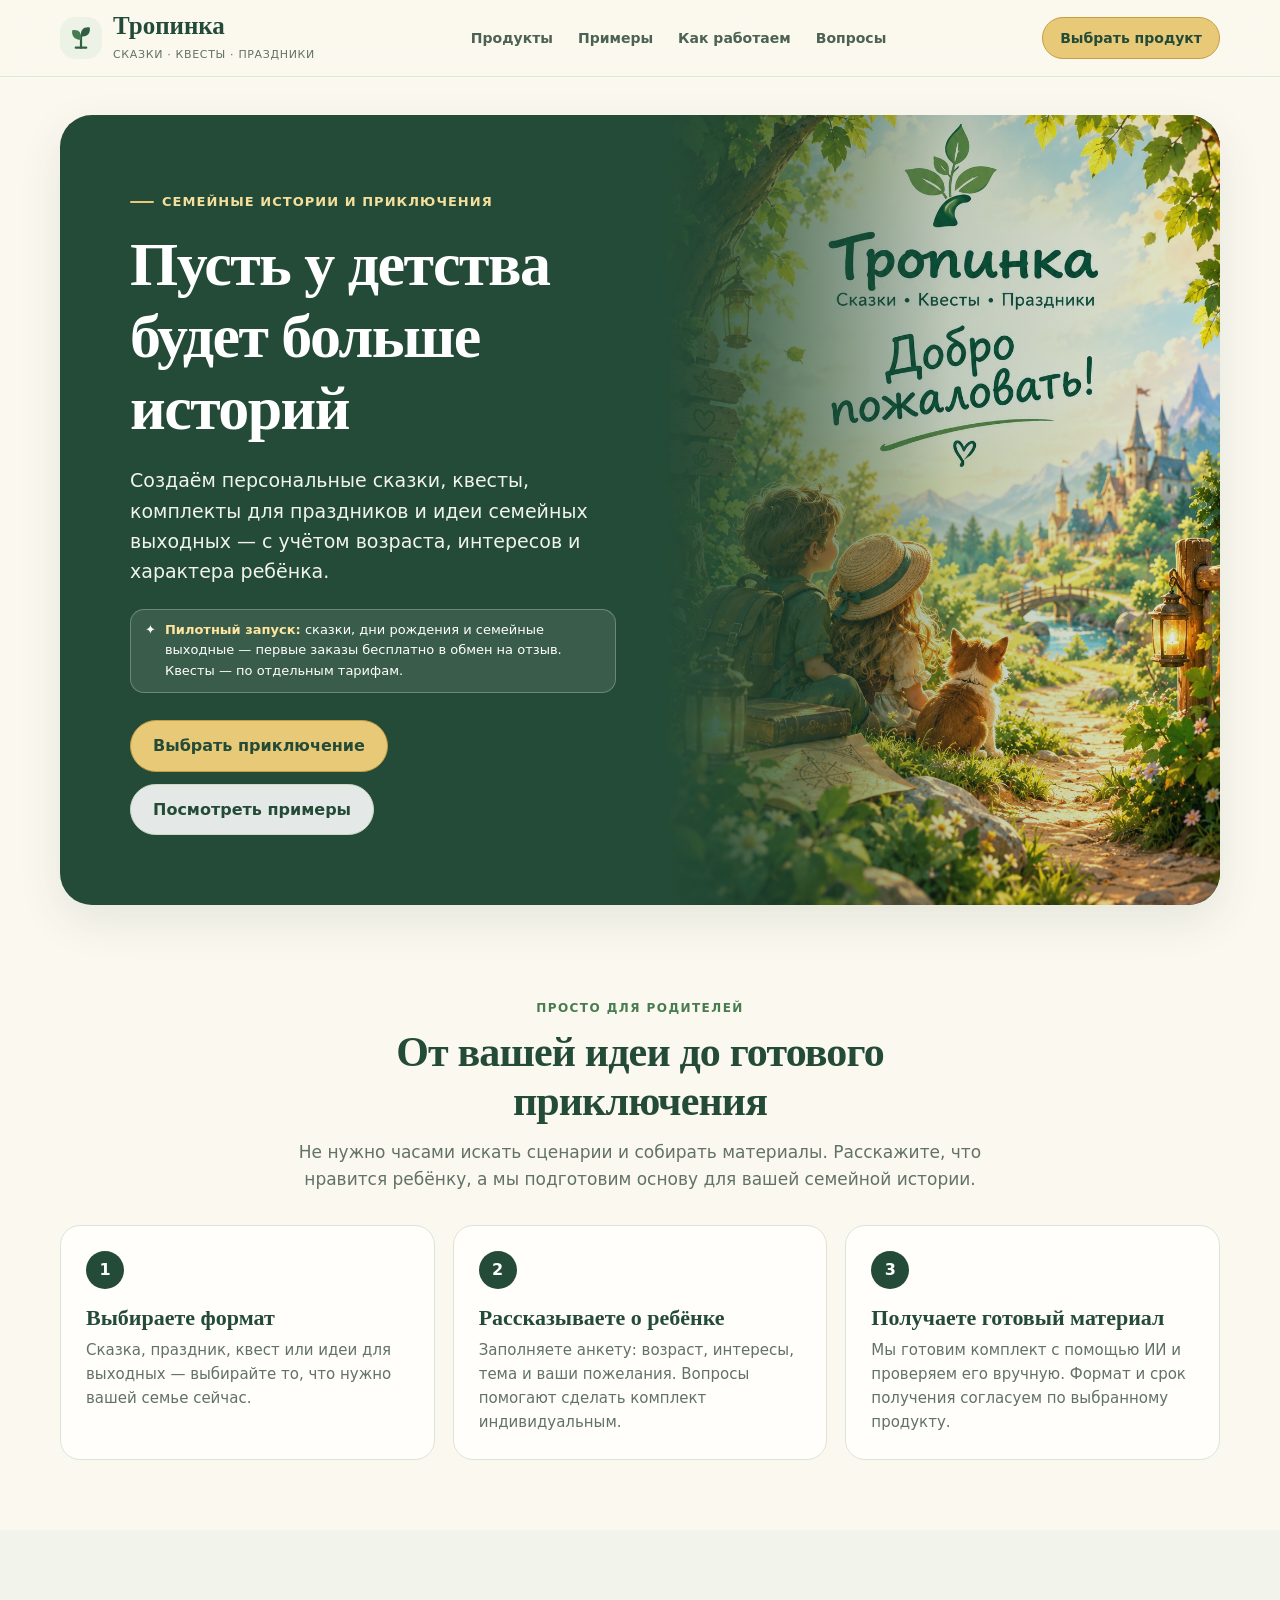
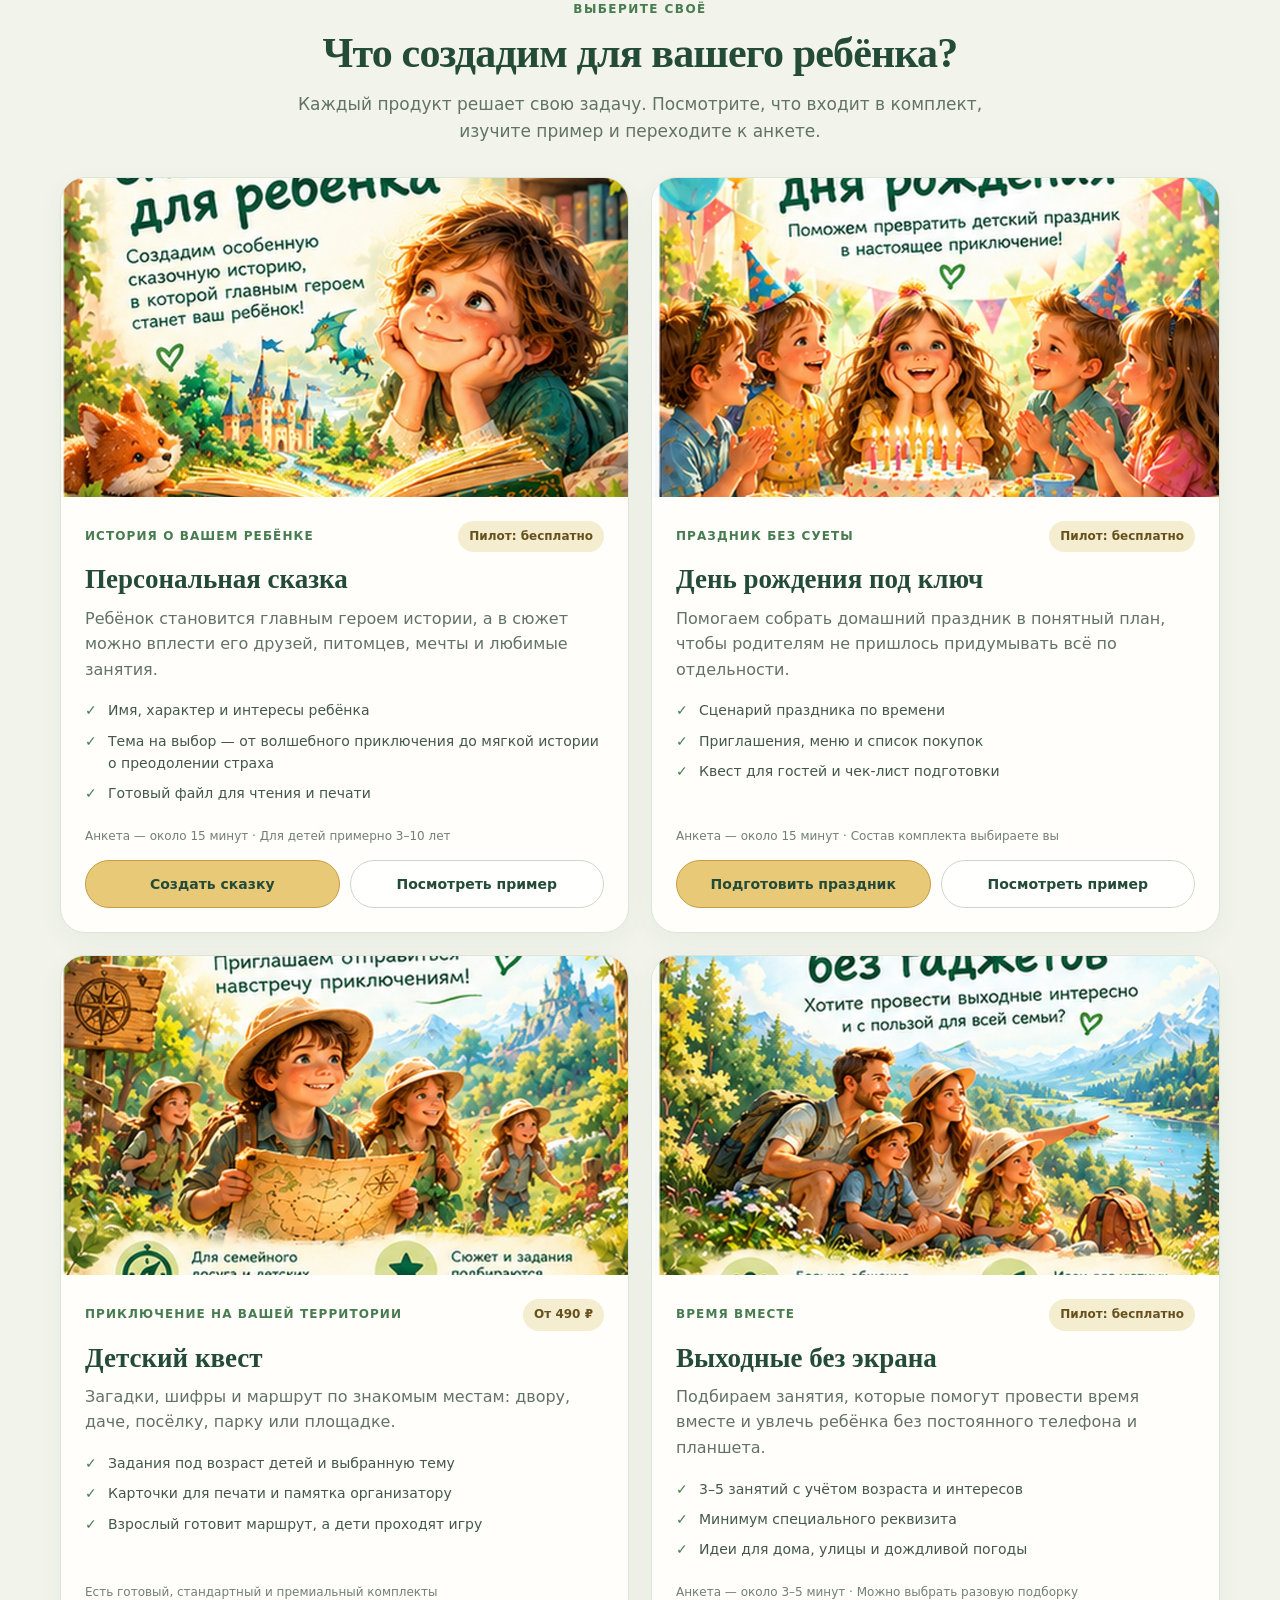
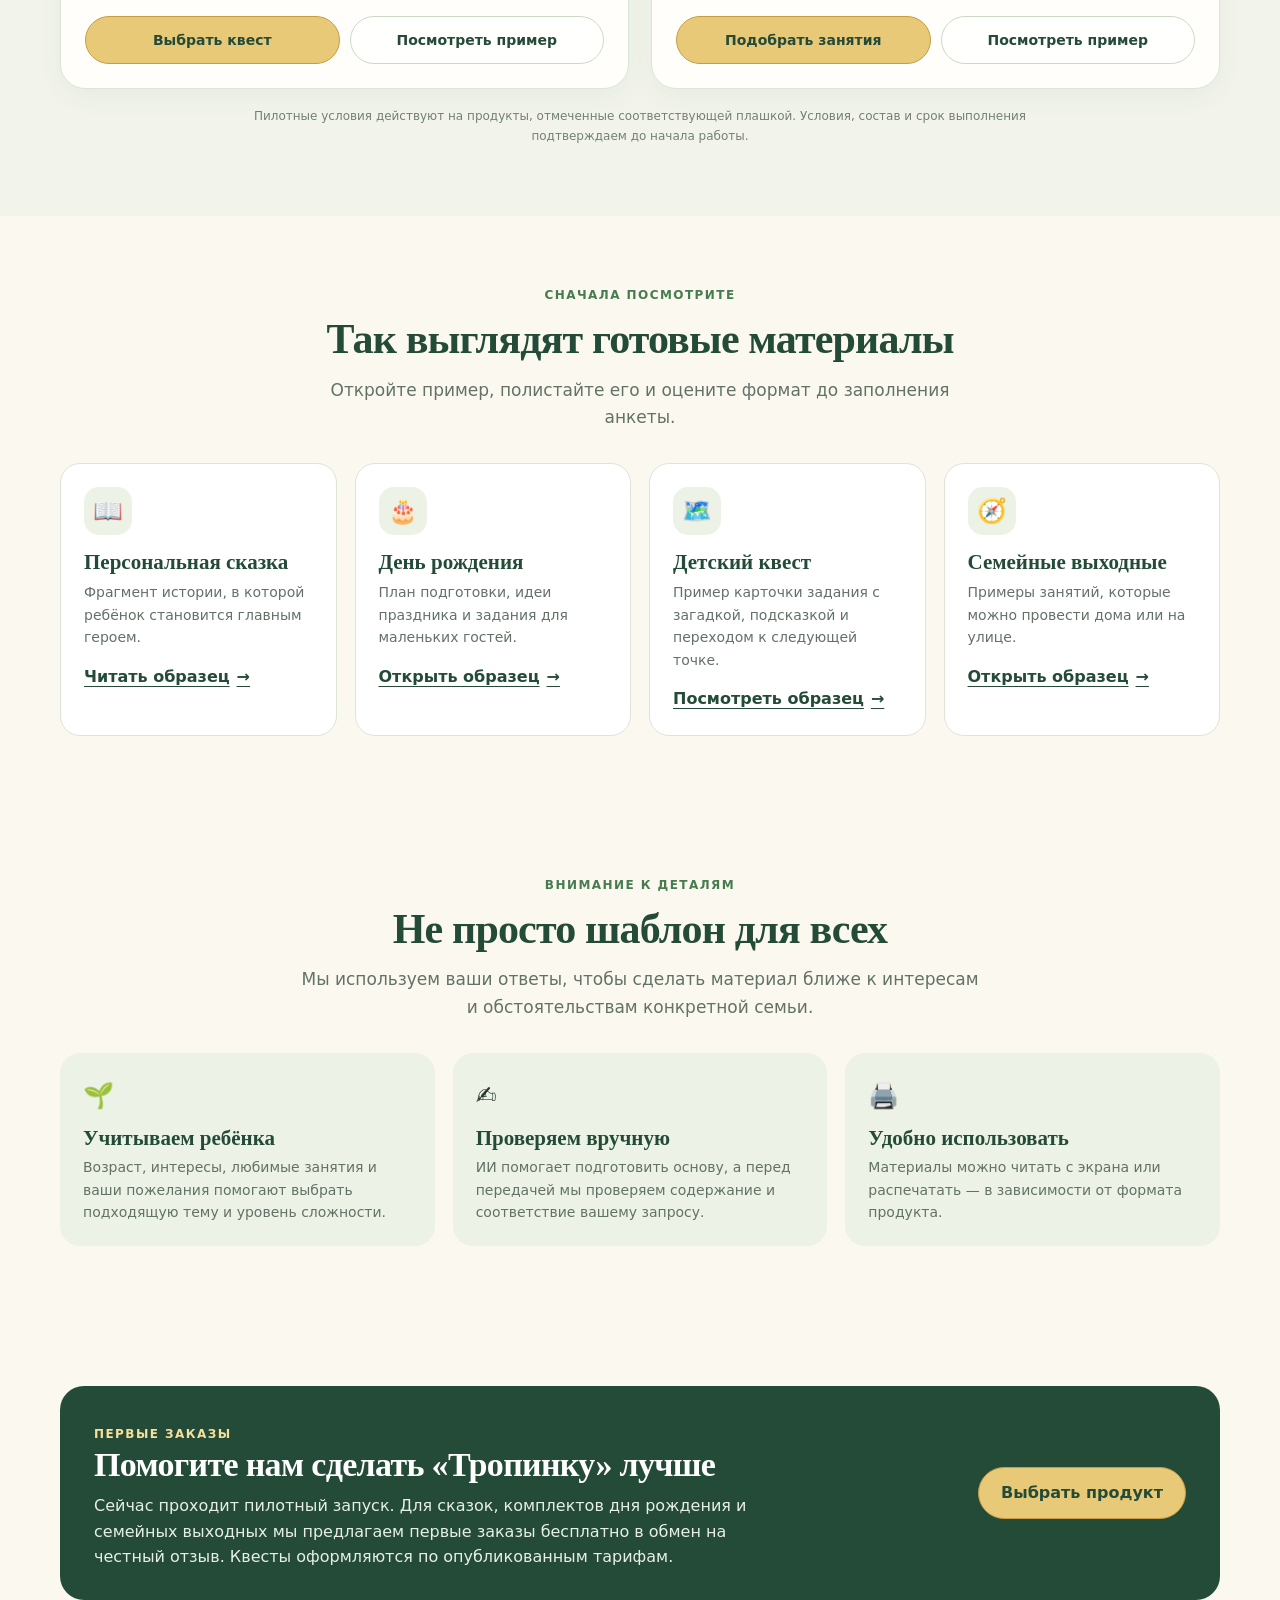
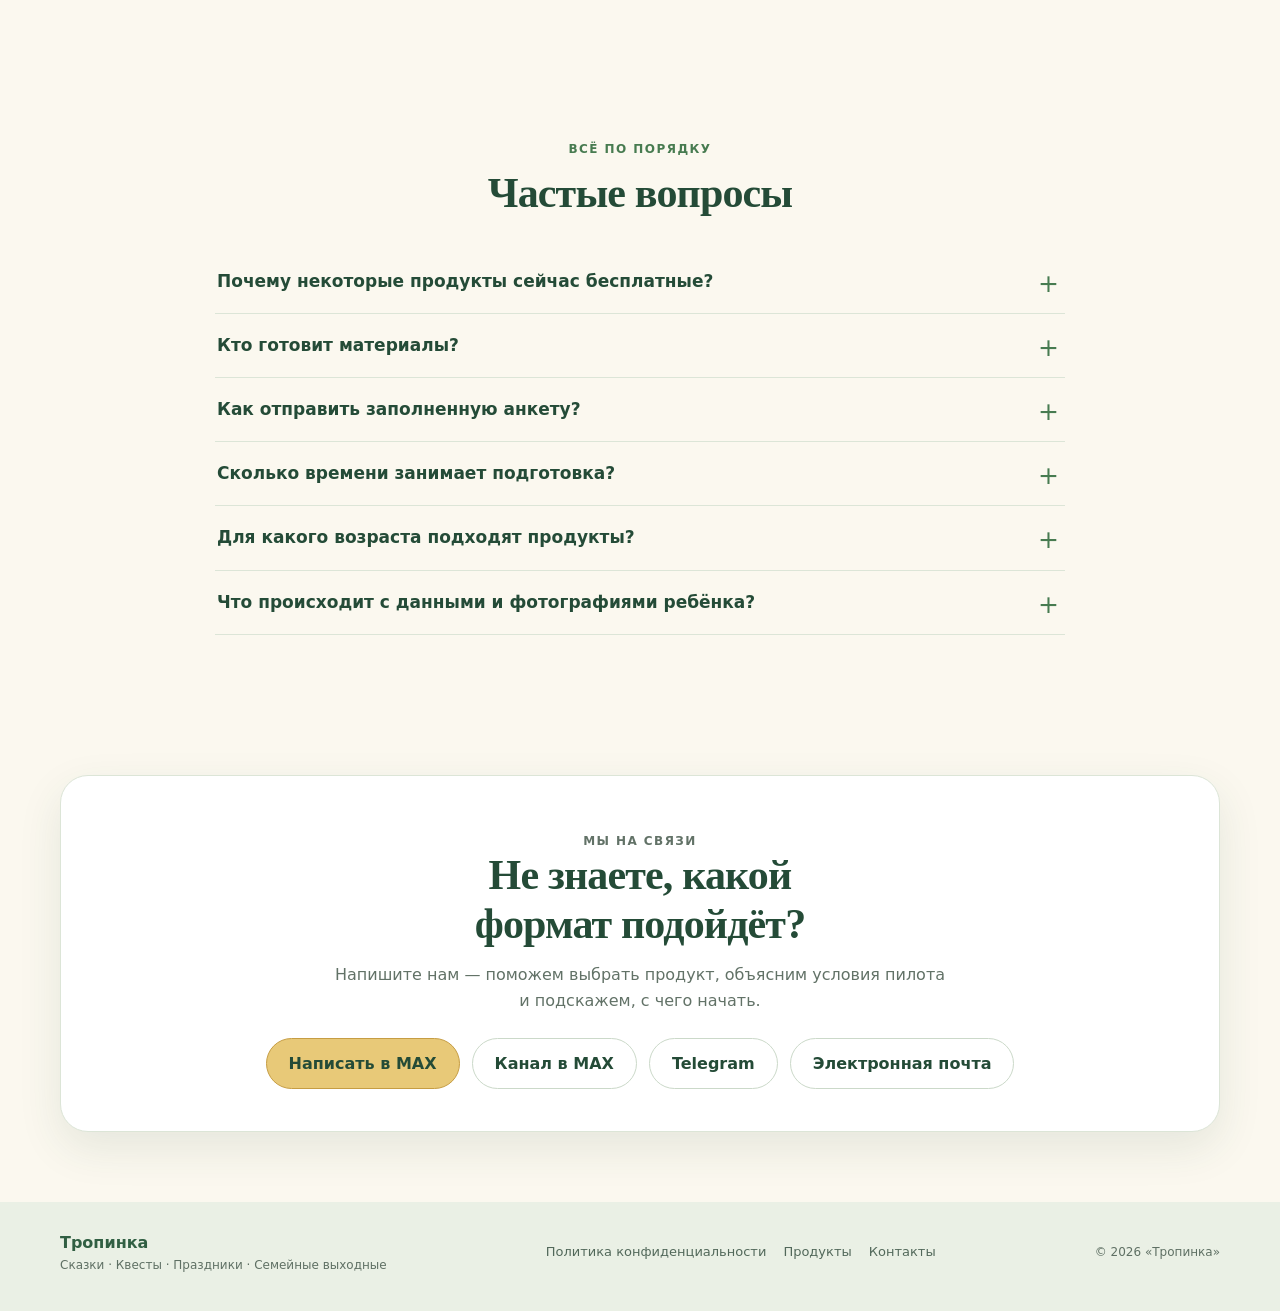
==== index.html @ a642e8d2 "Improve product image readability and add matching quest sample link" ====
<!doctype html>
<html lang="ru">
<head>
  <meta charset="utf-8">
  <meta name="viewport" content="width=device-width, initial-scale=1">
  <meta name="theme-color" content="#244b37">
  <meta name="description" content="Персональные сказки, детские квесты, комплекты для дня рождения и идеи семейных выходных. Создаём материалы с учётом возраста и интересов ребёнка.">
  <meta name="robots" content="index,follow">
  <link rel="canonical" href="https://tropinka-kids.ru/">
  <link rel="icon" href="favicon.svg" type="image/svg+xml">
  <meta property="og:type" content="website">
  <meta property="og:title" content="Тропинка — сказки, квесты и семейные приключения">
  <meta property="og:description" content="Истории и приключения, созданные с учётом возраста, интересов и характера ребёнка.">
  <meta property="og:url" content="https://tropinka-kids.ru/">
  <meta property="og:image" content="https://tropinka-kids.ru/images/tropinka-hero.jpg">
  <title>Тропинка — персональные сказки, квесты и семейные выходные</title>
  <style>
    :root {
      --forest:#244b37;
      --forest-2:#315f43;
      --leaf:#477b50;
      --gold:#e8c978;
      --gold-dark:#c69d43;
      --cream:#fbf8ef;
      --paper:#fffefa;
      --mist:#edf2e6;
      --ink:#24372c;
      --muted:#627267;
      --line:#dce5d7;
      --shadow:0 16px 44px rgba(36,75,55,.10);
      --radius:24px;
      --content:1160px;
    }
    *{box-sizing:border-box}
    html{scroll-behavior:smooth;scroll-padding-top:90px}
    body{margin:0;background:var(--cream);color:var(--ink);font-family:Nunito,"Trebuchet MS","Segoe UI",system-ui,-apple-system,sans-serif;line-height:1.6}
    a{color:inherit}
    img{max-width:100%;display:block}
    button,a{-webkit-tap-highlight-color:transparent}
    a:focus-visible,button:focus-visible,summary:focus-visible{outline:3px solid var(--gold-dark);outline-offset:4px}
    .skip-link{position:absolute;left:12px;top:-60px;z-index:1000;background:#fff;padding:10px 14px;border-radius:10px}
    .skip-link:focus{top:12px}
    .container{width:min(var(--content),calc(100% - 40px));margin-inline:auto}
    .site-header{position:sticky;top:0;z-index:50;background:rgba(251,248,239,.94);backdrop-filter:blur(12px);border-bottom:1px solid rgba(220,229,215,.9)}
    .header-inner{min-height:76px;display:flex;align-items:center;justify-content:space-between;gap:24px}
    .brand{display:inline-flex;align-items:center;gap:11px;text-decoration:none;flex-shrink:0}
    .brand-mark{width:42px;height:42px;display:grid;place-items:center;background:var(--mist);border-radius:15px}
    .brand-mark svg{width:28px;height:28px}
    .brand-name{font-family:Georgia,"Times New Roman",serif;font-size:25px;font-weight:700;line-height:1;color:var(--forest)}
    .brand-caption{display:block;font-size:11px;letter-spacing:.06em;color:var(--muted);margin-top:4px}
    .main-nav{display:flex;align-items:center;gap:25px}
    .main-nav a{text-decoration:none;font-size:14px;font-weight:700;color:#4c6254}
    .main-nav a:hover{color:var(--forest);text-decoration:underline;text-underline-offset:5px}
    .button{display:inline-flex;align-items:center;justify-content:center;gap:8px;min-height:48px;padding:12px 22px;border:1px solid var(--gold-dark);border-radius:999px;background:var(--gold);color:var(--forest);font:inherit;font-weight:800;text-align:center;text-decoration:none;cursor:pointer;transition:transform .18s ease,background .18s ease,box-shadow .18s ease}
    .button:hover{background:#f1d995;transform:translateY(-1px);box-shadow:0 8px 20px rgba(36,75,55,.12)}
    .button-secondary{background:rgba(255,255,255,.88);border-color:#cbd9c9;color:var(--forest)}
    .button-secondary:hover{background:#fff}
    .button-small{min-height:42px;padding:9px 17px;font-size:14px}
    .hero{padding:38px 0 24px}
    .hero-panel{position:relative;overflow:hidden;display:grid;grid-template-columns:1.08fr .92fr;align-items:center;min-height:490px;border-radius:32px;background:var(--forest);color:#fff;box-shadow:var(--shadow)}
    .hero-copy{position:relative;z-index:2;padding:clamp(32px,6vw,70px);max-width:690px}
    .eyebrow{display:inline-flex;align-items:center;gap:8px;margin:0 0 17px;color:#f5df9c;font-size:13px;font-weight:800;letter-spacing:.08em;text-transform:uppercase}
    .eyebrow:before{content:"";width:24px;height:2px;background:var(--gold);border-radius:2px}
    h1,h2,h3{font-family:Georgia,"Times New Roman",serif;line-height:1.16}
    h1{margin:0;max-width:15ch;font-size:clamp(36px,5.2vw,62px);letter-spacing:-.025em;color:#fff}
    .hero-lead{max-width:54ch;margin:20px 0 0;color:#f0f4ec;font-size:clamp(16px,1.8vw,19px)}
    .hero-note{display:inline-flex;align-items:flex-start;gap:9px;margin:22px 0 0;padding:10px 14px;border:1px solid rgba(255,255,255,.25);border-radius:14px;background:rgba(255,255,255,.10);font-size:13px;color:#fff}
    .hero-note strong{color:#ffe6a0}
    .hero-actions{display:flex;flex-wrap:wrap;gap:12px;margin-top:27px}
    .hero-art{position:absolute;right:0;top:0;bottom:0;width:48%;overflow:hidden}
    .hero-art:before{content:"";position:absolute;inset:0;z-index:1;background:linear-gradient(90deg,var(--forest) 0%,rgba(36,75,55,.22) 52%,rgba(36,75,55,.02) 100%)}
    .hero-art img{width:100%;height:100%;object-fit:cover;object-position:center 82%;opacity:.92}
    .hero-spark{position:absolute;z-index:2;right:10%;top:12%;width:10px;height:10px;border-radius:50%;background:var(--gold);box-shadow:0 0 0 8px rgba(232,201,120,.14),0 0 28px rgba(232,201,120,.8)}
    .section{padding:70px 0}
    .section-heading{max-width:720px;margin:0 auto 32px;text-align:center}
    .section-kicker{margin:0 0 10px;color:var(--leaf);font-size:12px;font-weight:900;letter-spacing:.12em;text-transform:uppercase}
    h2{margin:0;color:var(--forest);font-size:clamp(29px,4vw,42px);letter-spacing:-.02em}
    .section-lead{margin:13px auto 0;max-width:64ch;color:var(--muted);font-size:17px}
    .steps{display:grid;grid-template-columns:repeat(3,1fr);gap:18px}
    .step{padding:25px;border:1px solid var(--line);border-radius:20px;background:var(--paper)}
    .step-number{width:38px;height:38px;display:grid;place-items:center;border-radius:50%;background:var(--forest);color:#fff;font-weight:900}
    .step h3{margin:16px 0 7px;color:var(--forest);font-size:22px}
    .step p{margin:0;color:var(--muted);font-size:15px}
    .products-section{background:#f2f4eb}
    .products-grid{display:grid;grid-template-columns:repeat(2,minmax(0,1fr));gap:22px}
    .product-card{display:flex;flex-direction:column;min-width:0;overflow:hidden;border:1px solid var(--line);border-radius:25px;background:var(--paper);box-shadow:0 8px 26px rgba(36,75,55,.05)}
    .product-image{height:auto;aspect-ratio:16/9;padding:0;background:#eaf0e5;display:block;overflow:hidden}.product-image img{width:100%;height:100%;object-fit:cover;object-position:center 52%;}
    .product-image img{width:100%;height:100%;object-fit:cover;object-position:center 52%;}
    .product-content{display:flex;flex:1;flex-direction:column;padding:24px}
    .product-top{display:flex;flex-wrap:wrap;align-items:center;justify-content:space-between;gap:8px;margin-bottom:12px}
    .product-category{font-size:12px;font-weight:900;letter-spacing:.09em;text-transform:uppercase;color:var(--leaf)}
    .product-price{display:inline-flex;padding:6px 11px;border-radius:999px;background:#f5edcf;color:#66511d;font-size:12px;font-weight:900}
    .product-card h3{margin:0;color:var(--forest);font-size:27px}
    .product-description{margin:10px 0 0;color:var(--muted)}
    .product-points{display:grid;gap:8px;margin:17px 0 22px;padding:0;list-style:none}
    .product-points li{position:relative;padding-left:23px;font-size:14px;color:#43584a}
    .product-points li:before{content:"✓";position:absolute;left:0;top:0;color:var(--leaf);font-weight:900}
    .product-meta{margin:auto 0 14px;color:#718075;font-size:12px}
    .product-actions{display:grid;grid-template-columns:1fr 1fr;gap:10px}
    .product-actions .button{padding-inline:12px;font-size:14px}
    .sample-grid{display:grid;grid-template-columns:repeat(4,minmax(0,1fr));gap:18px}
    .sample-card{padding:23px;border:1px solid var(--line);border-radius:20px;background:#fff}
    .sample-icon{width:48px;height:48px;display:grid;place-items:center;border-radius:15px;background:var(--mist);font-size:24px}
    .sample-card h3{margin:15px 0 7px;color:var(--forest);font-size:21px}
    .sample-card p{margin:0 0 15px;color:var(--muted);font-size:14px}
    .text-link{display:inline-flex;align-items:center;gap:7px;color:var(--forest);font-weight:900;text-decoration-thickness:1px;text-underline-offset:4px}
    .text-link:hover{color:var(--leaf)}
    .benefits{display:grid;grid-template-columns:repeat(3,1fr);gap:18px}
    .benefit{padding:23px;border-radius:20px;background:var(--mist)}
    .benefit-icon{font-size:25px}
    .benefit h3{margin:10px 0 6px;color:var(--forest);font-size:21px}
    .benefit p{margin:0;color:var(--muted);font-size:14px}
    .pilot-panel{display:grid;grid-template-columns:1fr auto;align-items:center;gap:24px;padding:30px 34px;border-radius:24px;background:var(--forest);color:#fff}
    .pilot-panel h2{color:#fff;font-size:clamp(25px,3vw,34px)}
    .pilot-panel p{margin:9px 0 0;color:#e7efe5;max-width:65ch}
    .faq-list{max-width:850px;margin:0 auto}
    details{border-bottom:1px solid var(--line);padding:18px 2px}
    summary{position:relative;padding-right:35px;cursor:pointer;list-style:none;color:var(--forest);font-weight:900;font-size:17px}
    summary::-webkit-details-marker{display:none}
    summary:after{content:"+";position:absolute;right:4px;top:-4px;color:var(--leaf);font-size:25px;font-weight:500}
    details[open] summary:after{content:"−"}
    details p{margin:12px 0 0;color:var(--muted);font-size:15px}
    .contact-panel{padding:42px;border:1px solid var(--line);border-radius:28px;background:#fff;text-align:center;box-shadow:var(--shadow)}
    .contact-panel h2{max-width:18ch;margin:0 auto}
    .contact-panel p{max-width:60ch;margin:14px auto 0;color:var(--muted)}
    .contact-actions{display:flex;flex-wrap:wrap;justify-content:center;gap:12px;margin-top:24px}
    .site-footer{padding:28px 0 36px;background:#eaf0e5;color:#5f7064}
    .footer-inner{display:flex;align-items:center;justify-content:space-between;gap:20px}
    .footer-links{display:flex;flex-wrap:wrap;gap:17px}
    .footer-links a{font-size:13px;color:#52685a;text-decoration:none}
    .footer-links a:hover{text-decoration:underline}
    .footer-small{font-size:12px}
    .notice{max-width:850px;margin:18px auto 0;color:#718075;font-size:12px;text-align:center}
    @media(max-width:850px){
      .main-nav{gap:14px}
      .main-nav a{font-size:13px}
      .header-cta{display:none}
      .hero-panel{min-height:460px;grid-template-columns:1fr}
      .hero-copy{max-width:680px;padding-right:28%}
      .hero-art{width:48%}
      .hero-art:before{background:linear-gradient(90deg,var(--forest) 0%,rgba(36,75,55,.55) 55%,rgba(36,75,55,.08) 100%)}
      .product-image{height:auto;aspect-ratio:16/9}
    }
    @media(max-width:640px){
      html{scroll-padding-top:76px}
      .container{width:min(100% - 28px,var(--content))}
      .header-inner{min-height:68px}
      .brand-mark{width:37px;height:37px}
      .brand-name{font-size:22px}
      .brand-caption{font-size:9px}
      .main-nav{gap:12px}
      .main-nav a{font-size:12px}
      .main-nav a:nth-child(2),.main-nav a:nth-child(3){display:none}
      .hero{padding-top:16px}
      .hero-panel{min-height:560px;border-radius:23px;align-items:start}
      .hero-copy{padding:34px 23px 255px;max-width:none}
      h1{font-size:clamp(34px,9vw,47px);max-width:13ch}
      .hero-lead{font-size:16px}
      .hero-note{font-size:12px}
      .hero-actions{display:grid;grid-template-columns:1fr}
      .hero-actions .button{width:100%}
      .hero-art{top:auto;bottom:0;left:0;width:100%;height:285px}
      .hero-art:before{background:linear-gradient(180deg,var(--forest) 0%,rgba(36,75,55,.25) 38%,rgba(36,75,55,0) 100%)}
      .hero-art img{object-position:center 80%}
      .section{padding:52px 0}
      .section-heading{margin-bottom:24px;text-align:left}
      .section-lead{font-size:15px}
      .steps,.products-grid,.sample-grid,.benefits{grid-template-columns:1fr}
      .step{padding:21px}
      .product-image{height:245px}
      .product-content{padding:20px}
      .product-card h3{font-size:25px}
      .product-actions{grid-template-columns:1fr}
      .pilot-panel{grid-template-columns:1fr;padding:26px 23px}
      .pilot-panel .button{width:100%}
      .contact-panel{padding:30px 20px}
      .contact-actions{display:grid}
      .contact-actions .button{width:100%}
      .footer-inner{align-items:flex-start;flex-direction:column}
    }
    @media(prefers-reduced-motion:reduce){
      html{scroll-behavior:auto}
      *,*:before,*:after{transition:none!important;animation:none!important}
    }
  </style>
  <script type="application/ld+json">
  {
    "@context":"https://schema.org",
    "@type":"WebSite",
    "name":"Тропинка",
    "url":"https://tropinka-kids.ru/",
    "description":"Персональные сказки, детские квесты, комплекты для праздников и идеи семейных выходных."
  }
  </script>
</head>
<body>
  <a class="skip-link" href="#main">Перейти к содержанию</a>
  <header class="site-header">
    <div class="container header-inner">
      <a class="brand" href="#top" aria-label="Тропинка — на главную">
        <span class="brand-mark" aria-hidden="true">
          <svg viewBox="0 0 32 32" fill="none">
            <path d="M16 27V14" stroke="#315f43" stroke-width="2.5" stroke-linecap="round"/>
            <path d="M16 18C8 18 5 13 6 7c7-1 11 2 10 11Z" fill="#477b50"/>
            <path d="M16 14C15 7 19 3 26 4c1 7-3 11-10 10Z" fill="#315f43"/>
            <path d="M10 27h12" stroke="#315f43" stroke-width="2.5" stroke-linecap="round"/>
          </svg>
        </span>
        <span><span class="brand-name">Тропинка</span><span class="brand-caption">СКАЗКИ · КВЕСТЫ · ПРАЗДНИКИ</span></span>
      </a>
      <nav class="main-nav" aria-label="Основная навигация">
        <a href="#products">Продукты</a>
        <a href="#examples">Примеры</a>
        <a href="#how">Как работаем</a>
        <a href="#faq">Вопросы</a>
      </nav>
      <a class="button button-small header-cta" href="#products">Выбрать продукт</a>
    </div>
  </header>

  <main id="main">
    <section class="hero" id="top">
      <div class="container">
        <div class="hero-panel">
          <div class="hero-copy">
            <p class="eyebrow">Семейные истории и приключения</p>
            <h1>Пусть у детства будет больше историй</h1>
            <p class="hero-lead">Создаём персональные сказки, квесты, комплекты для праздников и идеи семейных выходных — с учётом возраста, интересов и характера ребёнка.</p>
            <div class="hero-note"><span aria-hidden="true">✦</span><span><strong>Пилотный запуск:</strong> сказки, дни рождения и семейные выходные — первые заказы бесплатно в обмен на отзыв. Квесты — по отдельным тарифам.</span></div>
            <div class="hero-actions">
              <a class="button" href="#products">Выбрать приключение</a>
              <a class="button button-secondary" href="#examples">Посмотреть примеры</a>
            </div>
          </div>
          <div class="hero-art" aria-hidden="true">
            <span class="hero-spark"></span>
            <img src="images/tropinka-hero.jpg" alt="">
          </div>
        </div>
      </div>
    </section>

    <section class="section" id="how">
      <div class="container">
        <div class="section-heading">
          <p class="section-kicker">Просто для родителей</p>
          <h2>От вашей идеи до готового приключения</h2>
          <p class="section-lead">Не нужно часами искать сценарии и собирать материалы. Расскажите, что нравится ребёнку, а мы подготовим основу для вашей семейной истории.</p>
        </div>
        <div class="steps">
          <article class="step">
            <span class="step-number">1</span>
            <h3>Выбираете формат</h3>
            <p>Сказка, праздник, квест или идеи для выходных — выбирайте то, что нужно вашей семье сейчас.</p>
          </article>
          <article class="step">
            <span class="step-number">2</span>
            <h3>Рассказываете о ребёнке</h3>
            <p>Заполняете анкету: возраст, интересы, тема и ваши пожелания. Вопросы помогают сделать комплект индивидуальным.</p>
          </article>
          <article class="step">
            <span class="step-number">3</span>
            <h3>Получаете готовый материал</h3>
            <p>Мы готовим комплект с помощью ИИ и проверяем его вручную. Формат и срок получения согласуем по выбранному продукту.</p>
          </article>
        </div>
      </div>
    </section>

    <section class="section products-section" id="products">
      <div class="container">
        <div class="section-heading">
          <p class="section-kicker">Выберите своё</p>
          <h2>Что создадим для вашего ребёнка?</h2>
          <p class="section-lead">Каждый продукт решает свою задачу. Посмотрите, что входит в комплект, изучите пример и переходите к анкете.</p>
        </div>
        <div class="products-grid">
          <article class="product-card">
            <div class="product-image"><img src="images/tale.jpg" alt="Иллюстрация персональной сказки для ребёнка" loading="lazy"></div>
            <div class="product-content">
              <div class="product-top"><span class="product-category">История о вашем ребёнке</span><span class="product-price">Пилот: бесплатно</span></div>
              <h3>Персональная сказка</h3>
              <p class="product-description">Ребёнок становится главным героем истории, а в сюжет можно вплести его друзей, питомцев, мечты и любимые занятия.</p>
              <ul class="product-points">
                <li>Имя, характер и интересы ребёнка</li>
                <li>Тема на выбор — от волшебного приключения до мягкой истории о преодолении страха</li>
                <li>Готовый файл для чтения и печати</li>
              </ul>
              <p class="product-meta">Анкета — около 15 минут · Для детей примерно 3–10 лет</p>
              <div class="product-actions">
                <a class="button" href="skazka-anketa.html">Создать сказку</a>
                <a class="button button-secondary" href="obrazec-skazki.html">Посмотреть пример</a>
              </div>
            </div>
          </article>

          <article class="product-card">
            <div class="product-image"><img src="images/birthday.jpg" alt="Иллюстрация детского дня рождения" loading="lazy"></div>
            <div class="product-content">
              <div class="product-top"><span class="product-category">Праздник без суеты</span><span class="product-price">Пилот: бесплатно</span></div>
              <h3>День рождения под ключ</h3>
              <p class="product-description">Помогаем собрать домашний праздник в понятный план, чтобы родителям не пришлось придумывать всё по отдельности.</p>
              <ul class="product-points">
                <li>Сценарий праздника по времени</li>
                <li>Приглашения, меню и список покупок</li>
                <li>Квест для гостей и чек-лист подготовки</li>
              </ul>
              <p class="product-meta">Анкета — около 15 минут · Состав комплекта выбираете вы</p>
              <div class="product-actions">
                <a class="button" href="den-rozhdeniya-anketa.html">Подготовить праздник</a>
                <a class="button button-secondary" href="obrazec-dnya-rozhdeniya.html">Посмотреть пример</a>
              </div>
            </div>
          </article>

          <article class="product-card">
            <div class="product-image"><img src="images/quest.jpg" alt="Иллюстрация детского приключенческого квеста" loading="lazy"></div>
            <div class="product-content">
              <div class="product-top"><span class="product-category">Приключение на вашей территории</span><span class="product-price">От 490 ₽</span></div>
              <h3>Детский квест</h3>
              <p class="product-description">Загадки, шифры и маршрут по знакомым местам: двору, даче, посёлку, парку или площадке.</p>
              <ul class="product-points">
                <li>Задания под возраст детей и выбранную тему</li>
                <li>Карточки для печати и памятка организатору</li>
                <li>Взрослый готовит маршрут, а дети проходят игру</li>
              </ul>
              <p class="product-meta">Есть готовый, стандартный и премиальный комплекты</p>
              <div class="product-actions">
                <a class="button" href="https://alexvakarin88-code.github.io/questin/">Выбрать квест</a>
                <a class="button button-secondary" href="obrazec-kvesta.html">Посмотреть пример</a>
              </div>
            </div>
          </article>

          <article class="product-card">
            <div class="product-image"><img src="images/weekend.jpg" alt="Иллюстрация семейного отдыха на природе" loading="lazy"></div>
            <div class="product-content">
              <div class="product-top"><span class="product-category">Время вместе</span><span class="product-price">Пилот: бесплатно</span></div>
              <h3>Выходные без экрана</h3>
              <p class="product-description">Подбираем занятия, которые помогут провести время вместе и увлечь ребёнка без постоянного телефона и планшета.</p>
              <ul class="product-points">
                <li>3–5 занятий с учётом возраста и интересов</li>
                <li>Минимум специального реквизита</li>
                <li>Идеи для дома, улицы и дождливой погоды</li>
              </ul>
              <p class="product-meta">Анкета — около 3–5 минут · Можно выбрать разовую подборку</p>
              <div class="product-actions">
                <a class="button" href="vyhodnye-anketa.html">Подобрать занятия</a>
                <a class="button button-secondary" href="obrazec-vyhodnyh.html">Посмотреть пример</a>
              </div>
            </div>
          </article>
        </div>
        <p class="notice">Пилотные условия действуют на продукты, отмеченные соответствующей плашкой. Условия, состав и срок выполнения подтверждаем до начала работы.</p>
      </div>
    </section>

    <section class="section" id="examples">
      <div class="container">
        <div class="section-heading">
          <p class="section-kicker">Сначала посмотрите</p>
          <h2>Так выглядят готовые материалы</h2>
          <p class="section-lead">Откройте пример, полистайте его и оцените формат до заполнения анкеты.</p>
        </div>
        <div class="sample-grid">
          <article class="sample-card">
            <span class="sample-icon" aria-hidden="true">📖</span>
            <h3>Персональная сказка</h3>
            <p>Фрагмент истории, в которой ребёнок становится главным героем.</p>
            <a class="text-link" href="obrazec-skazki.html">Читать образец <span aria-hidden="true">→</span></a>
          </article>
          <article class="sample-card">
            <span class="sample-icon" aria-hidden="true">🎂</span>
            <h3>День рождения</h3>
            <p>План подготовки, идеи праздника и задания для маленьких гостей.</p>
            <a class="text-link" href="obrazec-dnya-rozhdeniya.html">Открыть образец <span aria-hidden="true">→</span></a>
          </article>
          <article class="sample-card">
            <span class="sample-icon" aria-hidden="true">🗺️</span>
            <h3>Детский квест</h3>
            <p>Пример карточки задания с загадкой, подсказкой и переходом к следующей точке.</p>
            <a class="text-link" href="obrazec-kvesta.html">Посмотреть образец <span aria-hidden="true">→</span></a>
          </article>
          <article class="sample-card">
            <span class="sample-icon" aria-hidden="true">🧭</span>
            <h3>Семейные выходные</h3>
            <p>Примеры занятий, которые можно провести дома или на улице.</p>
            <a class="text-link" href="obrazec-vyhodnyh.html">Открыть образец <span aria-hidden="true">→</span></a>
          </article>
        </div>
      </div>
    </section>

    <section class="section" id="advantages">
      <div class="container">
        <div class="section-heading">
          <p class="section-kicker">Внимание к деталям</p>
          <h2>Не просто шаблон для всех</h2>
          <p class="section-lead">Мы используем ваши ответы, чтобы сделать материал ближе к интересам и обстоятельствам конкретной семьи.</p>
        </div>
        <div class="benefits">
          <article class="benefit"><span class="benefit-icon" aria-hidden="true">🌱</span><h3>Учитываем ребёнка</h3><p>Возраст, интересы, любимые занятия и ваши пожелания помогают выбрать подходящую тему и уровень сложности.</p></article>
          <article class="benefit"><span class="benefit-icon" aria-hidden="true">✍️</span><h3>Проверяем вручную</h3><p>ИИ помогает подготовить основу, а перед передачей мы проверяем содержание и соответствие вашему запросу.</p></article>
          <article class="benefit"><span class="benefit-icon" aria-hidden="true">🖨️</span><h3>Удобно использовать</h3><p>Материалы можно читать с экрана или распечатать — в зависимости от формата продукта.</p></article>
        </div>
      </div>
    </section>

    <section class="section">
      <div class="container">
        <div class="pilot-panel">
          <div>
            <p class="section-kicker" style="color:#f5df9c">Первые заказы</p>
            <h2>Помогите нам сделать «Тропинку» лучше</h2>
            <p>Сейчас проходит пилотный запуск. Для сказок, комплектов дня рождения и семейных выходных мы предлагаем первые заказы бесплатно в обмен на честный отзыв. Квесты оформляются по опубликованным тарифам.</p>
          </div>
          <a class="button" href="#products">Выбрать продукт</a>
        </div>
      </div>
    </section>

    <section class="section" id="faq">
      <div class="container">
        <div class="section-heading">
          <p class="section-kicker">Всё по порядку</p>
          <h2>Частые вопросы</h2>
        </div>
        <div class="faq-list">
          <details><summary>Почему некоторые продукты сейчас бесплатные?</summary><p>«Тропинка» проходит пилотный запуск. Первые заказы на сказки, комплекты дня рождения и семейные выходные мы выполняем бесплатно в обмен на честный отзыв. Квесты имеют отдельные тарифы, указанные на странице квестов.</p></details>
          <details><summary>Кто готовит материалы?</summary><p>Мы используем нейросети как инструмент подготовки, а перед передачей проверяем материал вручную и сверяем его с ответами в анкете.</p></details>
          <details><summary>Как отправить заполненную анкету?</summary><p>На текущем этапе анкеты не отправляются на сервер автоматически. После заполнения сайт подготовит текст заявки и предложит скопировать его и отправить нам через MAX, Telegram или электронную почту. Для сказки фотографии, если вы их добавили, нужно приложить к сообщению отдельно.</p></details>
          <details><summary>Сколько времени занимает подготовка?</summary><p>Срок зависит от продукта и текущей загрузки. Для сказки, дня рождения и семейных выходных мы согласуем срок после получения анкеты. Для квестов срок и условия указаны на отдельной странице заказа.</p></details>
          <details><summary>Для какого возраста подходят продукты?</summary><p>Основной ориентир — дети примерно от 3 до 10 лет. Для квестов возрастные уровни указаны отдельно. Если ребёнок младше или старше, напишите нам — обсудим возможность адаптации.</p></details>
          <details><summary>Что происходит с данными и фотографиями ребёнка?</summary><p>Анкеты могут содержать персональные сведения и фотографии ребёнка. Перед отправкой ознакомьтесь с <a href="privacy.html">политикой конфиденциальности</a> и передавайте только те данные, которые необходимы для выбранного заказа.</p></details>
        </div>
      </div>
    </section>

    <section class="section" id="contacts">
      <div class="container">
        <div class="contact-panel">
          <p class="section-kicker">Мы на связи</p>
          <h2>Не знаете, какой формат подойдёт?</h2>
          <p>Напишите нам — поможем выбрать продукт, объясним условия пилота и подскажем, с чего начать.</p>
          <div class="contact-actions">
            <a class="button" href="https://max.ru/u/f9LHodD0cOIHAlvhLJwrfuPTBusHcOWxSZyOVfwWYsinvA21DFJYPw5Mdzc" target="_blank" rel="noopener">Написать в MAX</a>
            <a class="button button-secondary" href="https://max.ru/channel_tropinka_channel_games" target="_blank" rel="noopener">Канал в MAX</a>
            <a class="button button-secondary" href="https://t.me/Alex_delo" target="_blank" rel="noopener">Telegram</a>
            <a class="button button-secondary" href="mailto:al-vakarin@yandex.ru">Электронная почта</a>
          </div>
        </div>
      </div>
    </section>
  </main>

  <footer class="site-footer">
    <div class="container footer-inner">
      <div><strong style="color:#315f43">Тропинка</strong><div class="footer-small">Сказки · Квесты · Праздники · Семейные выходные</div></div>
      <nav class="footer-links" aria-label="Дополнительная навигация">
        <a href="privacy.html">Политика конфиденциальности</a>
        <a href="#products">Продукты</a>
        <a href="#contacts">Контакты</a>
      </nav>
      <span class="footer-small">© <span id="year">2026</span> «Тропинка»</span>
    </div>
  </footer>
  <script>
    (function(){
      var year=document.getElementById("year");
      if(year){year.textContent=String(new Date().getFullYear());}
    })();
  </script>
</body>
</html>
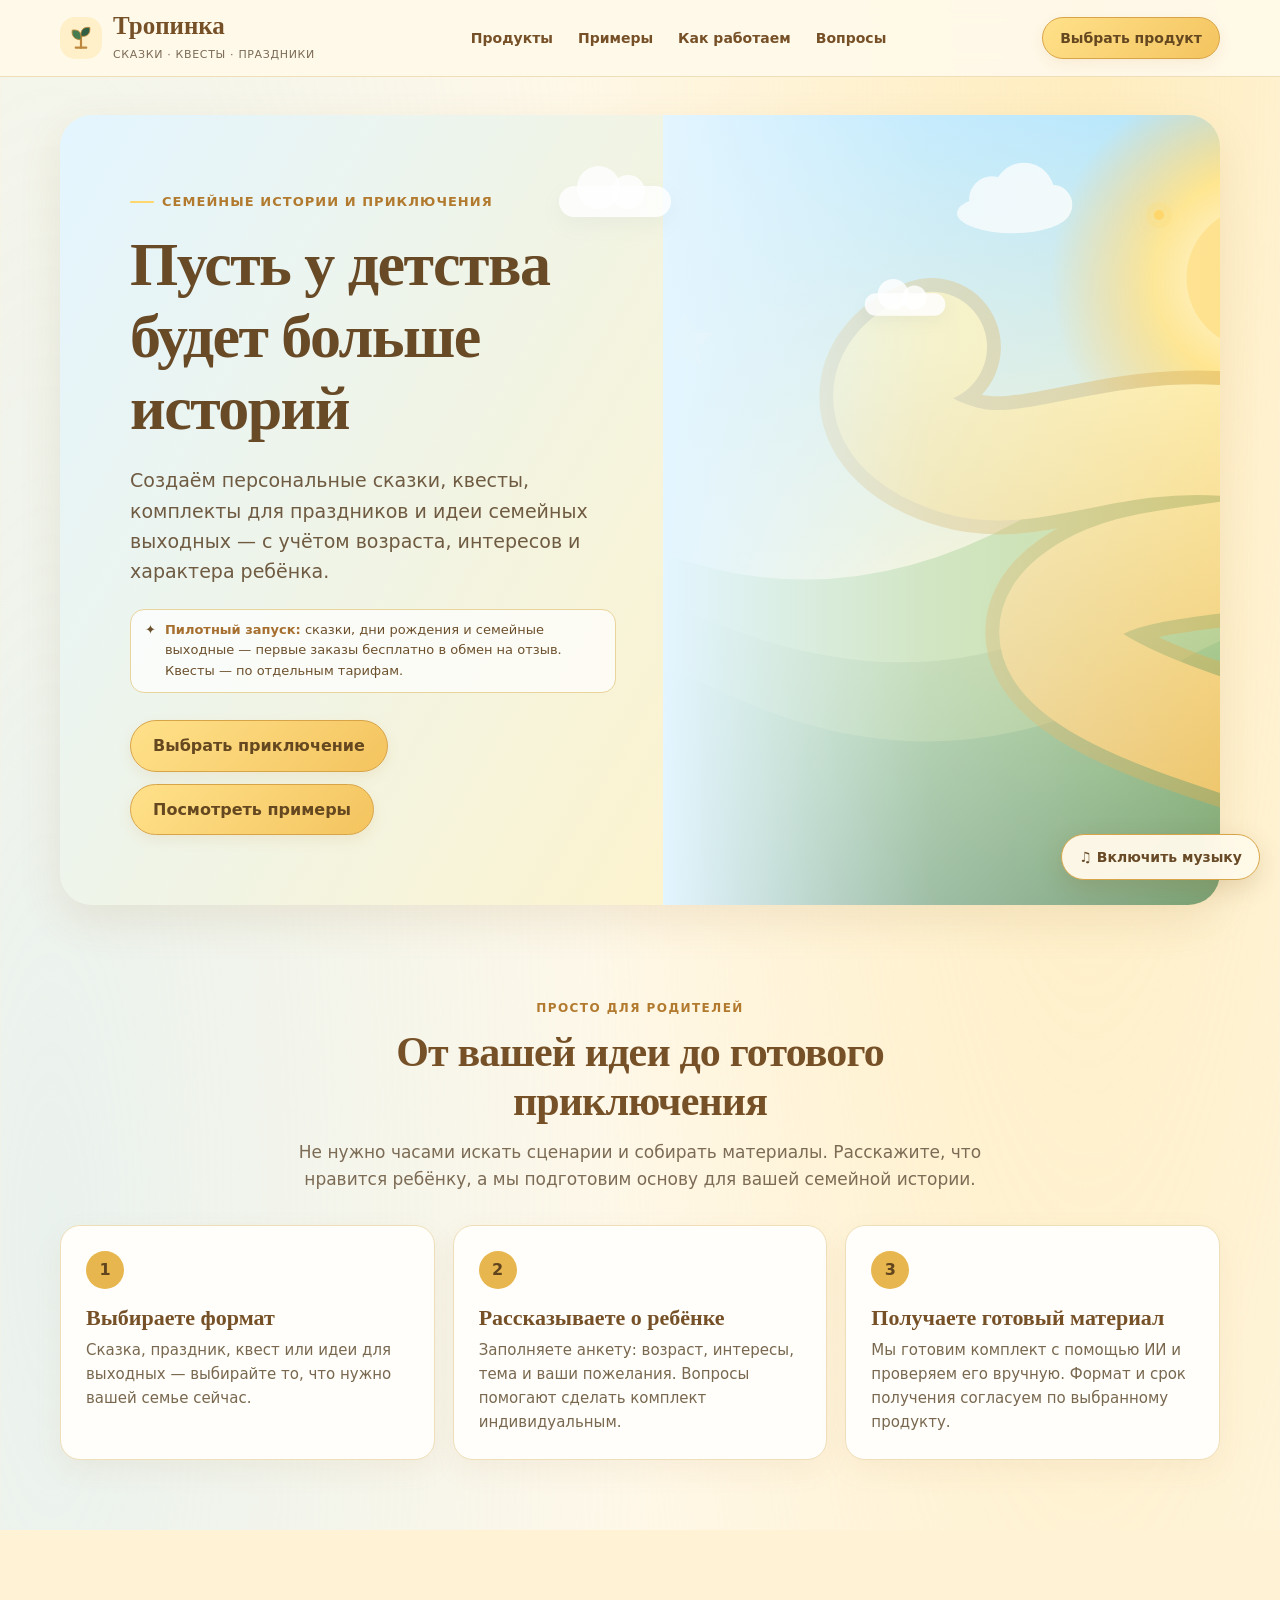
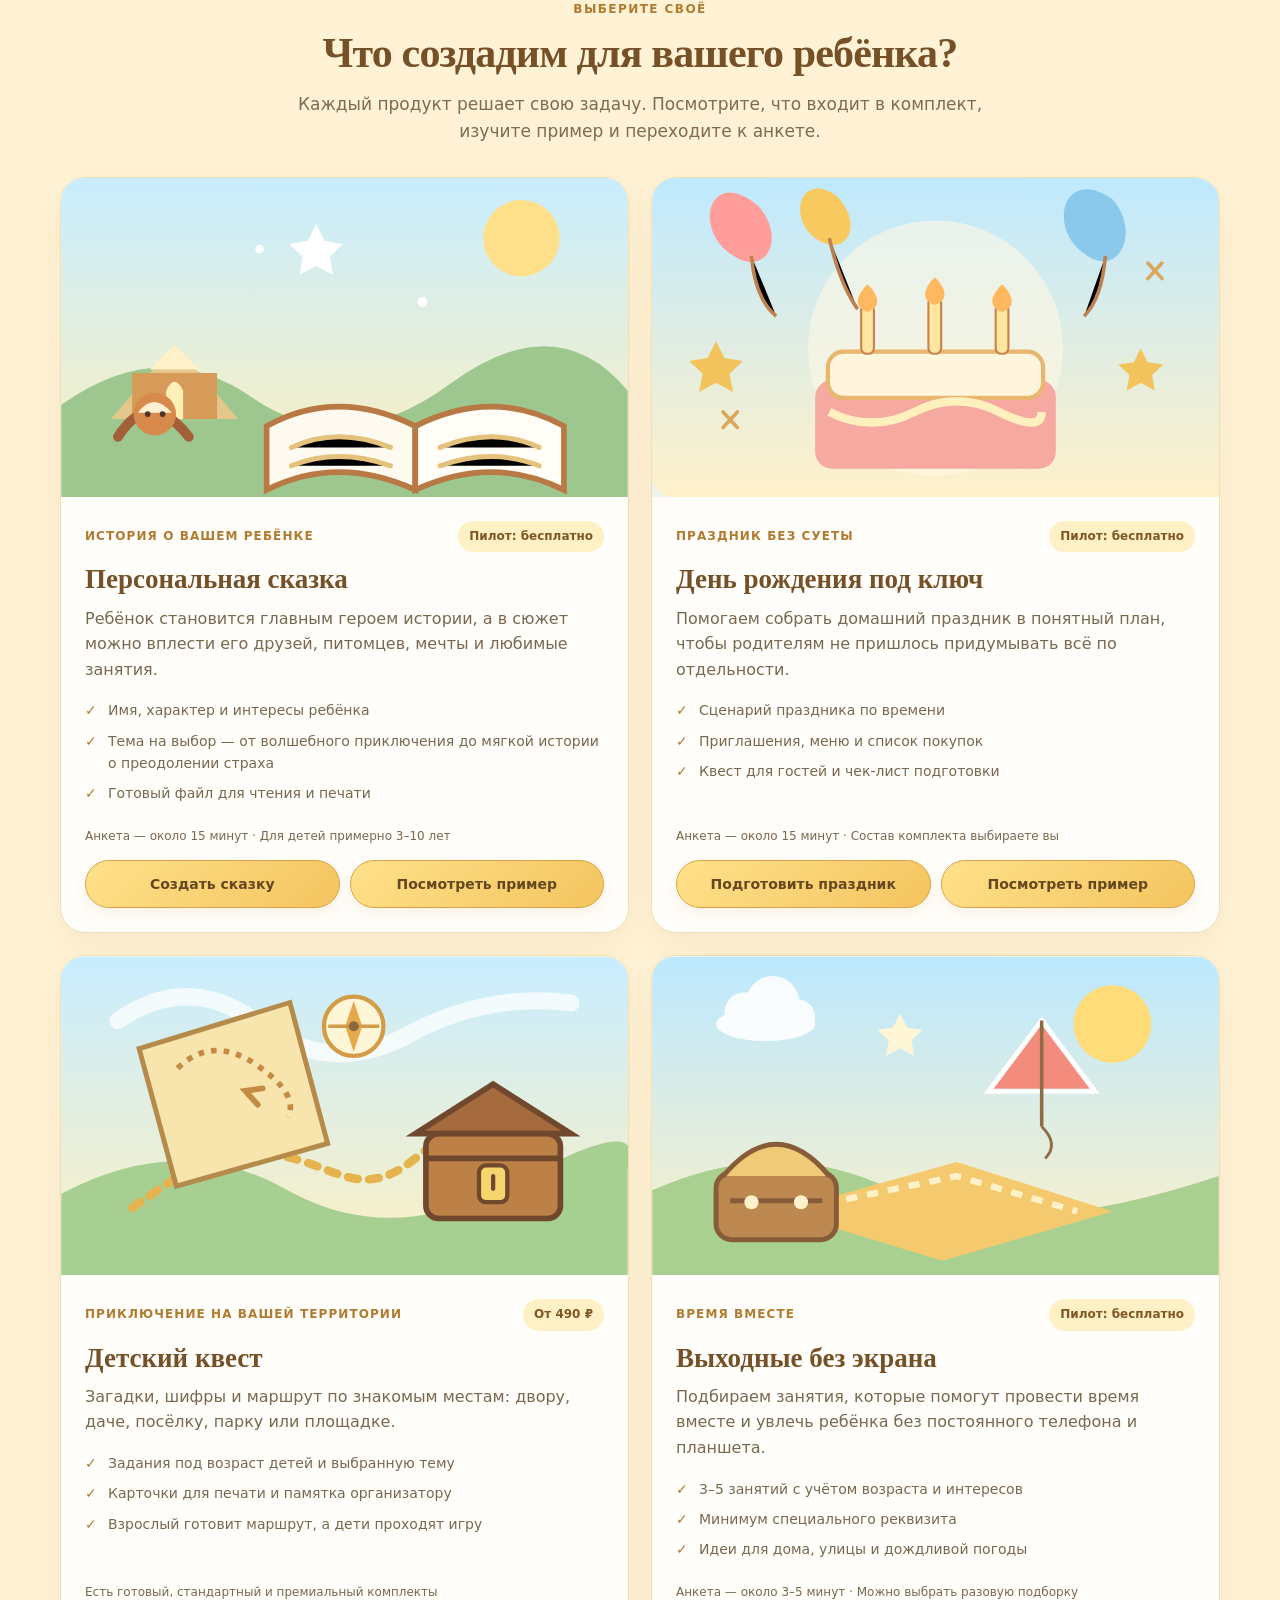
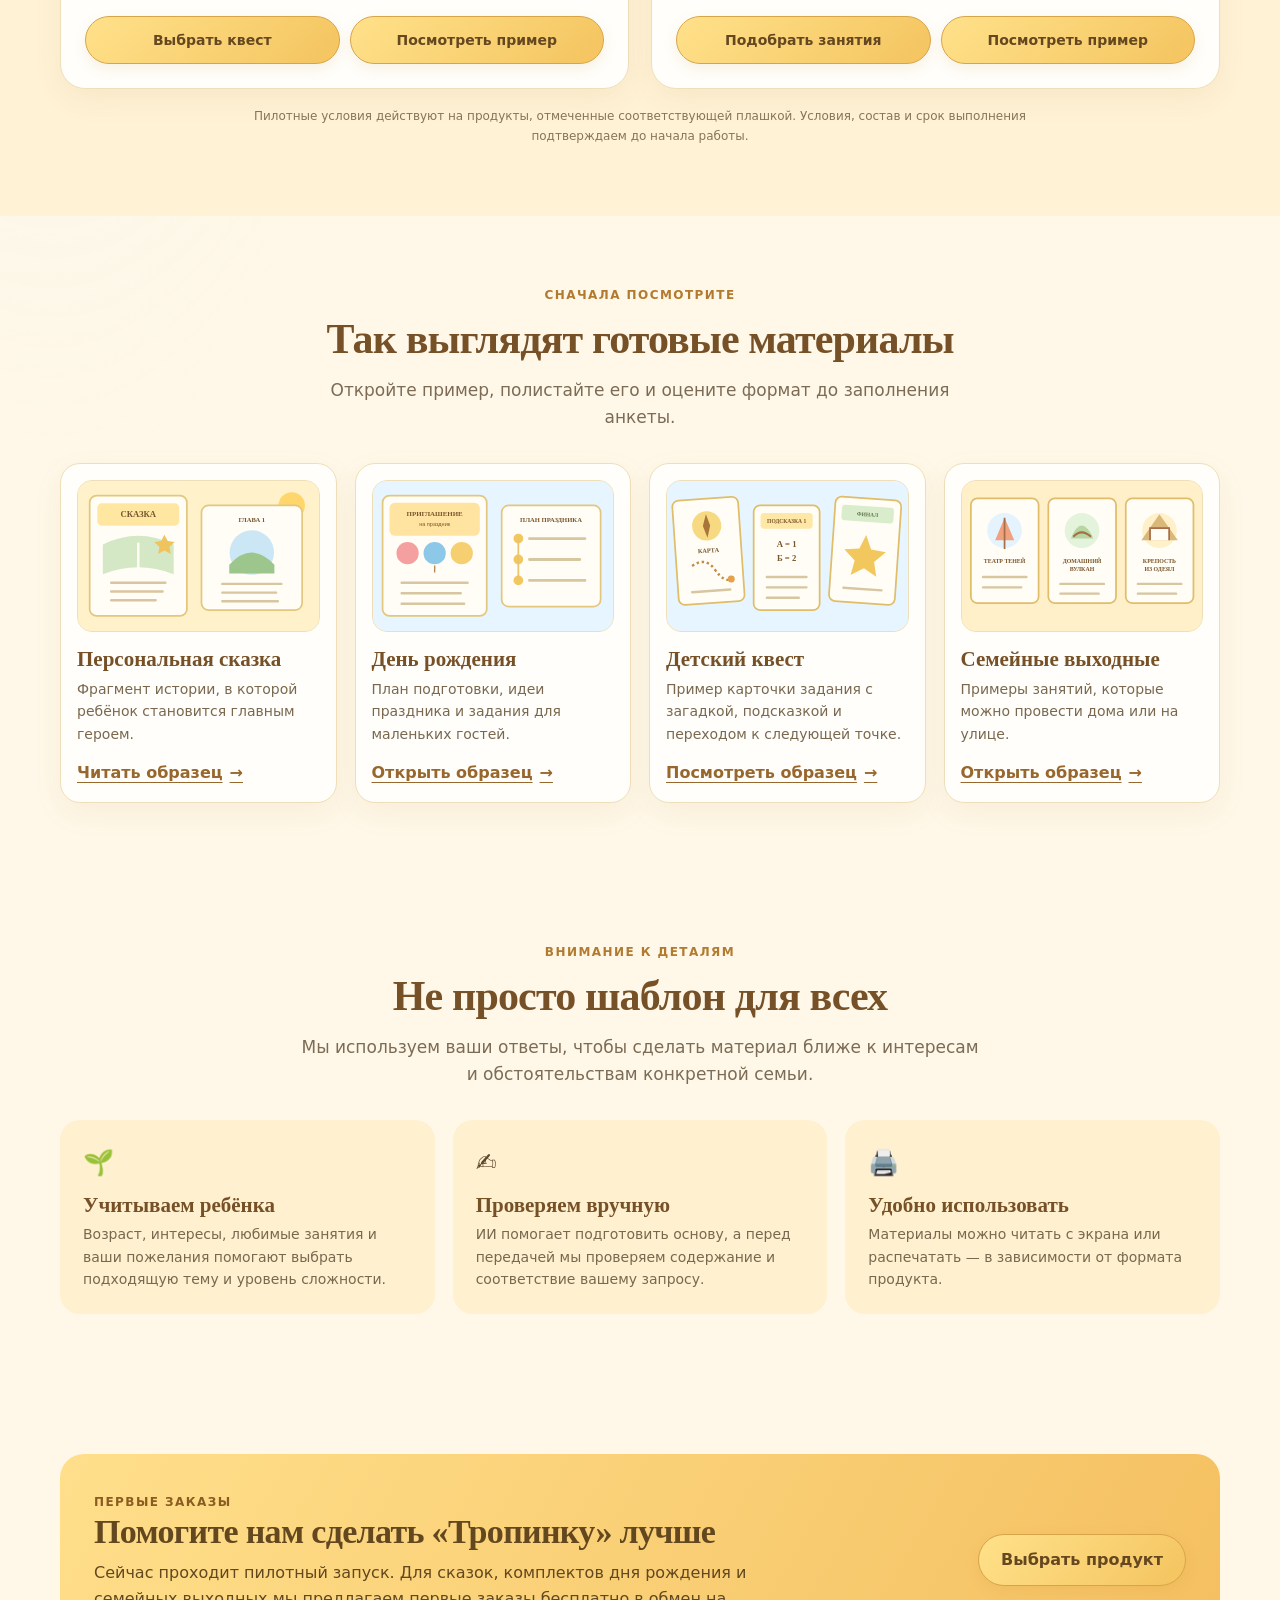
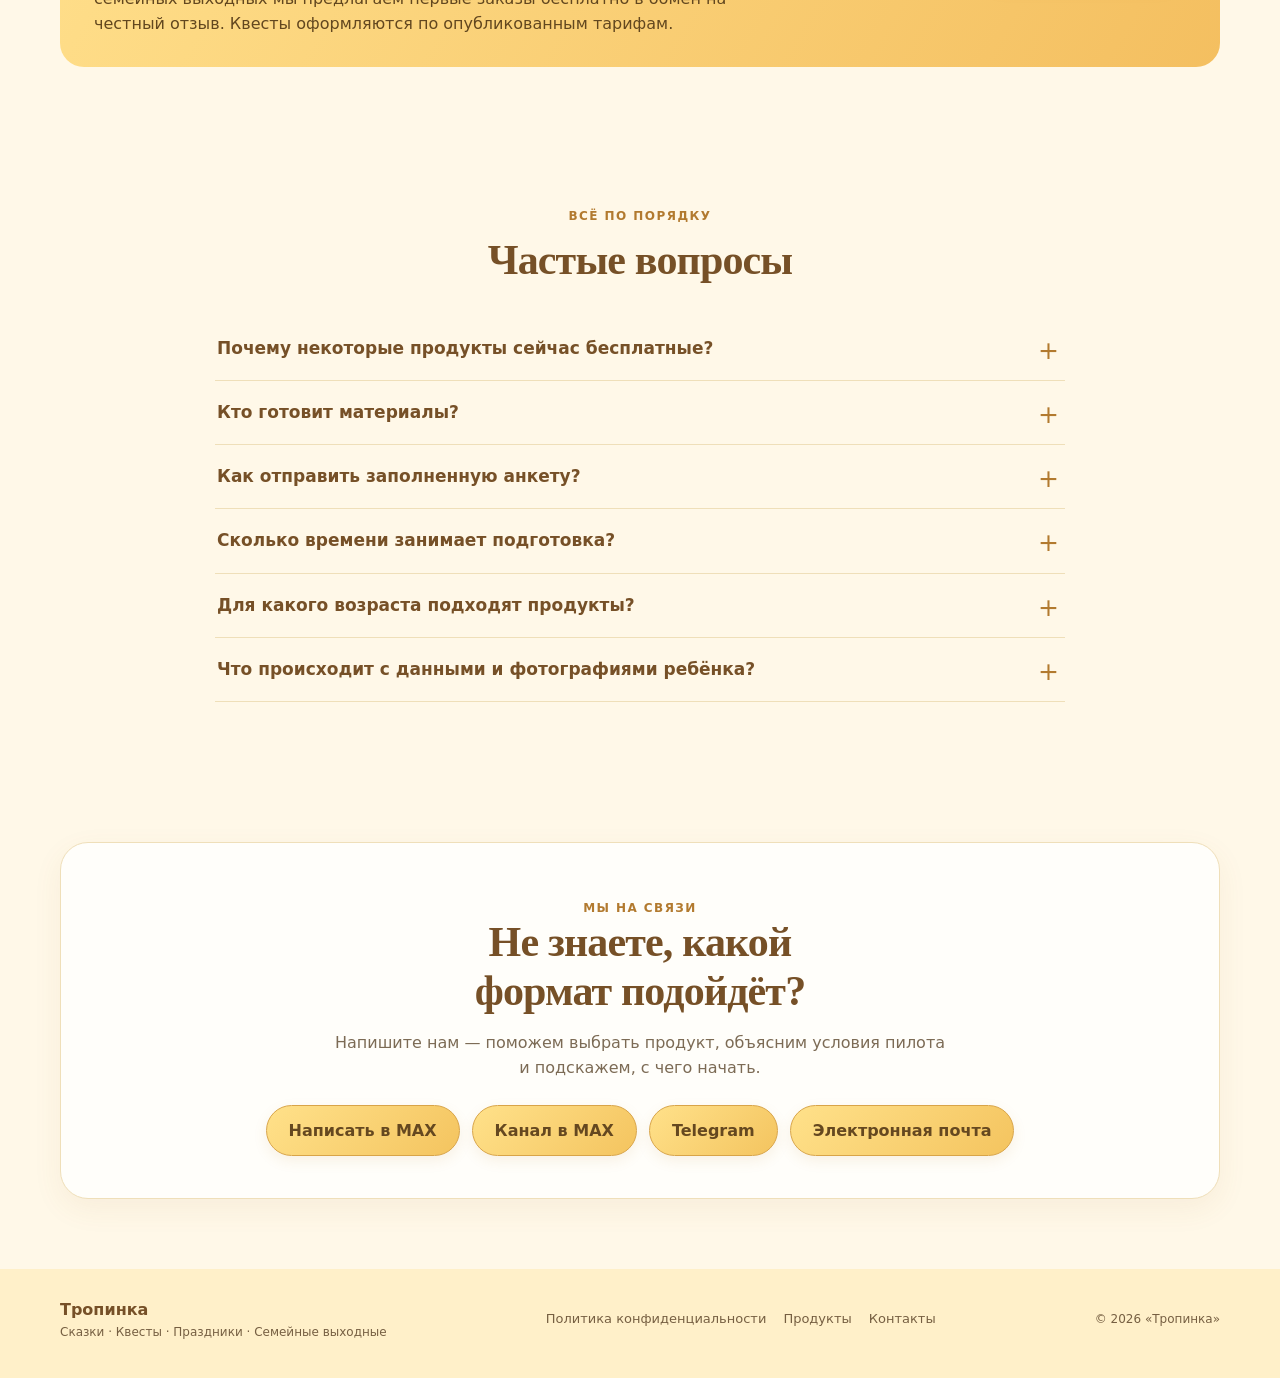
==== commit 7c029f73: "Apply sunny redesign, clean product art, visual sample previews and ambient music player" ====
--- a/index.html
+++ b/index.html
@@ -134,6 +134,7 @@
     @media(max-width:850px){
       .main-nav{gap:14px}
       .main-nav a{font-size:13px}
+      .sample-grid{grid-template-columns:repeat(2,minmax(0,1fr))}
       .header-cta{display:none}
       .hero-panel{min-height:460px;grid-template-columns:1fr}
       .hero-copy{max-width:680px;padding-right:28%}
@@ -167,7 +168,7 @@
       .section-lead{font-size:15px}
       .steps,.products-grid,.sample-grid,.benefits{grid-template-columns:1fr}
       .step{padding:21px}
-      .product-image{height:245px}
+      .product-image{height:auto;aspect-ratio:16/9}
       .product-content{padding:20px}
       .product-card h3{font-size:25px}
       .product-actions{grid-template-columns:1fr}
@@ -192,6 +193,7 @@
     "description":"Персональные сказки, детские квесты, комплекты для праздников и идеи семейных выходных."
   }
   </script>
+  <link rel="stylesheet" href="assets/tropinka-sunny.css">
 </head>
 <body>
   <a class="skip-link" href="#main">Перейти к содержанию</a>
@@ -222,6 +224,7 @@
     <section class="hero" id="top">
       <div class="container">
         <div class="hero-panel">
+          <span class="sunny-cloud cloud-a" aria-hidden="true"></span><span class="sunny-cloud cloud-b" aria-hidden="true"></span>
           <div class="hero-copy">
             <p class="eyebrow">Семейные истории и приключения</p>
             <h1>Пусть у детства будет больше историй</h1>
@@ -234,7 +237,7 @@
           </div>
           <div class="hero-art" aria-hidden="true">
             <span class="hero-spark"></span>
-            <img src="images/tropinka-hero.jpg" alt="">
+            <img src="images/sunny-hero.svg" alt="">
           </div>
         </div>
       </div>
@@ -276,7 +279,7 @@
         </div>
         <div class="products-grid">
           <article class="product-card">
-            <div class="product-image"><img src="images/tale.jpg" alt="Иллюстрация персональной сказки для ребёнка" loading="lazy"></div>
+            <div class="product-image"><img src="images/product-story.svg" alt="Открытая сказочная книга, замок и волшебная звезда" loading="lazy"></div>
             <div class="product-content">
               <div class="product-top"><span class="product-category">История о вашем ребёнке</span><span class="product-price">Пилот: бесплатно</span></div>
               <h3>Персональная сказка</h3>
@@ -295,7 +298,7 @@
           </article>
 
           <article class="product-card">
-            <div class="product-image"><img src="images/birthday.jpg" alt="Иллюстрация детского дня рождения" loading="lazy"></div>
+            <div class="product-image"><img src="images/product-birthday.svg" alt="Праздничный торт, свечи и воздушные шары" loading="lazy"></div>
             <div class="product-content">
               <div class="product-top"><span class="product-category">Праздник без суеты</span><span class="product-price">Пилот: бесплатно</span></div>
               <h3>День рождения под ключ</h3>
@@ -314,7 +317,7 @@
           </article>
 
           <article class="product-card">
-            <div class="product-image"><img src="images/quest.jpg" alt="Иллюстрация детского приключенческого квеста" loading="lazy"></div>
+            <div class="product-image"><img src="images/product-quest.svg" alt="Карта приключения, компас и сундук с сокровищами" loading="lazy"></div>
             <div class="product-content">
               <div class="product-top"><span class="product-category">Приключение на вашей территории</span><span class="product-price">От 490 ₽</span></div>
               <h3>Детский квест</h3>
@@ -333,7 +336,7 @@
           </article>
 
           <article class="product-card">
-            <div class="product-image"><img src="images/weekend.jpg" alt="Иллюстрация семейного отдыха на природе" loading="lazy"></div>
+            <div class="product-image"><img src="images/product-weekend.svg" alt="Семейный пикник, воздушный змей и солнечный день" loading="lazy"></div>
             <div class="product-content">
               <div class="product-top"><span class="product-category">Время вместе</span><span class="product-price">Пилот: бесплатно</span></div>
               <h3>Выходные без экрана</h3>
@@ -364,25 +367,25 @@
         </div>
         <div class="sample-grid">
           <article class="sample-card">
-            <span class="sample-icon" aria-hidden="true">📖</span>
+            <div class="sample-preview"><img src="images/preview-story.svg" alt="Превью разворота персональной сказки" loading="lazy"></div>
             <h3>Персональная сказка</h3>
             <p>Фрагмент истории, в которой ребёнок становится главным героем.</p>
             <a class="text-link" href="obrazec-skazki.html">Читать образец <span aria-hidden="true">→</span></a>
           </article>
           <article class="sample-card">
-            <span class="sample-icon" aria-hidden="true">🎂</span>
+            <div class="sample-preview"><img src="images/preview-birthday.svg" alt="Превью приглашения и плана детского праздника" loading="lazy"></div>
             <h3>День рождения</h3>
             <p>План подготовки, идеи праздника и задания для маленьких гостей.</p>
             <a class="text-link" href="obrazec-dnya-rozhdeniya.html">Открыть образец <span aria-hidden="true">→</span></a>
           </article>
           <article class="sample-card">
-            <span class="sample-icon" aria-hidden="true">🗺️</span>
+            <div class="sample-preview"><img src="images/preview-quest.svg" alt="Три карточки квеста: карта, шифр и финальная подсказка" loading="lazy"></div>
             <h3>Детский квест</h3>
             <p>Пример карточки задания с загадкой, подсказкой и переходом к следующей точке.</p>
             <a class="text-link" href="obrazec-kvesta.html">Посмотреть образец <span aria-hidden="true">→</span></a>
           </article>
           <article class="sample-card">
-            <span class="sample-icon" aria-hidden="true">🧭</span>
+            <div class="sample-preview"><img src="images/preview-weekend.svg" alt="Карточки семейных занятий на выходные" loading="lazy"></div>
             <h3>Семейные выходные</h3>
             <p>Примеры занятий, которые можно провести дома или на улице.</p>
             <a class="text-link" href="obrazec-vyhodnyh.html">Открыть образец <span aria-hidden="true">→</span></a>
@@ -455,7 +458,7 @@
 
   <footer class="site-footer">
     <div class="container footer-inner">
-      <div><strong style="color:#315f43">Тропинка</strong><div class="footer-small">Сказки · Квесты · Праздники · Семейные выходные</div></div>
+      <div><strong style="color:#765027">Тропинка</strong><div class="footer-small">Сказки · Квесты · Праздники · Семейные выходные</div></div>
       <nav class="footer-links" aria-label="Дополнительная навигация">
         <a href="privacy.html">Политика конфиденциальности</a>
         <a href="#products">Продукты</a>
@@ -470,5 +473,6 @@
       if(year){year.textContent=String(new Date().getFullYear());}
     })();
   </script>
+  <script src="assets/tropinka-ambience.js"></script>
 </body>
 </html>
--- a/assets/tropinka-sunny.css
+++ b/assets/tropinka-sunny.css
@@ -0,0 +1,128 @@
+/* Единая солнечная тема «Тропинки» — подключается после локальных стилей страниц */
+:root{
+  --forest:#80552c;--forest-2:#a66f35;--leaf:#bd883d;
+  --gold:#ffd66b;--gold-dark:#d69e3d;--cream:#fff8e8;
+  --paper:#fffefa;--mist:#fff0c9;--ink:#5c452b;--muted:#7c6b55;
+  --line:#efdfb9;--shadow:0 16px 44px rgba(150,105,42,.12);
+  --tp-ink:#5c452b;--tp-green:#d49b3c;--tp-green-dark:#95672e;
+  --tp-cream:#fff8e8;--tp-paper:#fffefa;--tp-gold:#f3c65f;
+  --tp-line:#efdfb9;--tp-muted:#7c6b55;
+}
+html{background:#fff8e8!important}
+body{background:radial-gradient(ellipse at 85% 0%,rgba(255,221,132,.42),transparent 34%),radial-gradient(ellipse at 4% 20%,rgba(190,229,250,.32),transparent 35%),#fff8e8!important;color:#5c452b!important}
+a{color:#98672d}
+h1,h2,h3,h4{color:#765027}
+::selection{background:#ffe39a;color:#5c452b}
+
+/* Главная страница */
+.site-header{background:rgba(255,249,234,.94)!important;border-color:#efdfb9!important}
+.brand-name,.main-nav a{color:#765027!important}
+.brand-mark{background:#fff0c9!important}
+.brand-mark svg path{stroke:#bd883d!important}
+.button{background:linear-gradient(135deg,#ffe18a,#f4c45f)!important;border-color:#d8a448!important;color:#654820!important;box-shadow:0 5px 14px rgba(183,128,43,.12)}
+.button-secondary{background:#fffefa!important;border-color:#e8d7ae!important;color:#79552e!important}
+.button:hover{background:#ffdf83!important}
+.hero-panel{background:linear-gradient(120deg,#e3f5ff 0%,#fff3ca 72%,#ffe7a5 100%)!important;color:#5c452b!important}
+.hero-panel h1{color:#684a27!important}
+.hero-lead{color:#6f5b42!important}
+.eyebrow,.section-kicker{color:#b27a2f!important}
+.hero-note{background:rgba(255,255,255,.72)!important;border-color:#e9d49b!important;color:#6c502d!important}
+.hero-note strong{color:#a66f2f!important}
+.hero-art:before{background:linear-gradient(90deg,#e3f5ff 0%,rgba(227,245,255,.35) 48%,rgba(255,243,202,0) 100%)!important}
+.hero-spark{background:#ffd66b!important;box-shadow:0 0 0 8px rgba(255,214,107,.2),0 0 28px rgba(255,214,107,.8)!important}
+.products-section{background:#fff2d5!important}
+.product-card,.sample-card,.step,.contact-panel{background:#fffefa!important;border-color:#efdfb9!important;box-shadow:0 10px 30px rgba(150,105,42,.07)}
+.product-image{height:auto!important;aspect-ratio:16/9!important;padding:0!important;background:linear-gradient(135deg,#e6f5ff,#fff0c9)!important;display:block!important;overflow:hidden!important}
+.product-image img{width:100%!important;height:100%!important;object-fit:contain!important;object-position:center!important}
+.product-category,.product-points li:before,.text-link{color:#b27a2f!important}
+.product-price{background:#fff0c5!important;color:#805723!important}
+.product-card h3,.sample-card h3,.step h3,.benefit h3{color:#765027!important}
+.product-description,.product-points li,.product-meta,.sample-card p,.step p,.benefit p{color:#79684f!important}
+.sample-card{padding:16px!important}
+.sample-preview{width:100%;aspect-ratio:16/10;overflow:hidden;border-radius:15px;background:#fff0c9;margin:0 0 15px;border:1px solid #efdfb9}
+.sample-preview img{width:100%;height:100%;object-fit:cover;display:block}
+.sample-icon{background:#fff0c9!important}
+.benefit{background:#fff0cf!important}
+.step-number{background:#e7b64e!important;color:#60451f!important}
+.pilot-panel{background:linear-gradient(120deg,#ffdf8b,#f4bf60)!important;color:#62471f!important}
+.pilot-panel h2,.pilot-panel p{color:#62471f!important}
+.pilot-panel .section-kicker{color:#8b5b22!important}
+summary{color:#765027!important}
+summary:after{color:#b27a2f!important}
+.site-footer{background:#fff0c9!important;color:#765f42!important}
+.footer-links a,.footer-small{color:#765f42!important}
+.notice{color:#87745a!important}
+.sunny-cloud{position:absolute;z-index:2;width:112px;height:31px;border-radius:99px;background:rgba(255,255,255,.82);box-shadow:0 8px 20px rgba(128,151,154,.08);pointer-events:none;animation:tp-cloud-drift 26s ease-in-out infinite}
+.sunny-cloud:before,.sunny-cloud:after{content:"";position:absolute;bottom:8px;border-radius:50%;background:inherit}
+.sunny-cloud:before{left:18px;width:43px;height:43px}
+.sunny-cloud:after{left:52px;width:34px;height:34px}
+.cloud-a{top:9%;left:43%}
+.cloud-b{top:22%;left:68%;transform:scale(.72);animation-delay:-12s;animation-duration:34s}
+@keyframes tp-cloud-drift{0%,100%{translate:-10px 0}50%{translate:30px 5px}}
+
+/* Внутренние страницы: образцы, анкеты и политика */
+.tp-pagebar{background:rgba(255,249,234,.97)!important;border-color:#efdfb9!important;box-shadow:0 4px 18px rgba(150,105,42,.06)}
+.tp-pagebar-brand{color:#765027!important}
+.tp-pagebar-mark{background:#fff0c9!important;color:#b27a2f!important}
+.tp-pagebar-home,.button,.skz-btn,.bd-btn,.wk-btn,.ob-btn,.smp-btn{
+ background:linear-gradient(135deg,#ffe18a,#f4c45f)!important;color:#654820!important;border:1px solid #d8a448!important;border-radius:999px!important;box-shadow:0 5px 14px rgba(183,128,43,.10)!important
+}
+.tp-pagebar-home:hover,.button:hover,.skz-btn:hover,.bd-btn:hover,.wk-btn:hover,.ob-btn:hover,.smp-btn:hover{background:#ffdf83!important}
+#skz .skz-card,#bd .bd-card,#wk .wk-card,#smp .smp-book,#ob .ob-card,.preview{
+ background:#fffefa!important;border:1px solid #efdfb9!important;border-radius:26px!important;box-shadow:0 16px 42px rgba(150,105,42,.10)!important
+}
+#skz .skz-sky,#bd .bd-sky,#wk .wk-sky,#smp .smp-sky,#ob .ob-sky,.preview-head{
+ background:linear-gradient(125deg,#ffe39a,#f2bf60)!important;color:#684a27!important;border-bottom:3px solid #e0b354!important
+}
+#skz .skz-sky *,#bd .bd-sky *,#wk .wk-sky *,#smp .smp-sky *,#ob .ob-sky *, .preview-head *{color:#684a27!important}
+#skz button,#bd button,#wk button,#smp button,#ob button,.preview .button{
+ background:linear-gradient(135deg,#ffe18a,#f4c45f)!important;color:#654820!important;border-color:#d8a448!important
+}
+#skz .skz-field input,#skz .skz-field textarea,#skz .skz-field select,
+#bd input,#bd textarea,#bd select,#wk input,#wk textarea,#wk select,
+input,textarea,select{border-color:#e7d4a9!important;background:#fffefa!important;color:#5c452b!important}
+input:focus,textarea:focus,select:focus{outline-color:#e3b653!important}
+#skz .skz-chapter,#bd .bd-step,#wk .wk-step{background:#fff9ec!important;border-color:#efdfb9!important}
+#skz .skz-hint,#bd .bd-hint,#wk .wk-hint,.organizer-note{background:#fff2d5!important;color:#765b37!important;border-color:#ecd49a!important}
+#skz .skz-consent,#bd .bd-consent,#wk .wk-consent{background:#fff8e8!important;border-color:#efdfb9!important}
+#skz .skz-link,#bd .bd-link,#wk .wk-link,.text-link{color:#98672d!important}
+.preview .clue{background:#fff6dc!important;border-color:#e8cf91!important}
+.preview .organizer-note{border-left-color:#e4b44e!important}
+.wrap{background:#fffefa!important;border:1px solid #efdfb9!important;box-shadow:0 16px 40px rgba(150,105,42,.08)!important}
+.back{color:#98672d!important}
+@media(max-width:640px){
+ .sample-card{padding:14px!important}
+ .sunny-cloud{opacity:.65;scale:.72}
+ .tp-music-toggle{right:12px!important;bottom:14px!important}
+}
+@media(prefers-reduced-motion:reduce){
+ .sunny-cloud{animation:none!important}
+}
+
+/* Дополнительные токены и оформление генератора/квестов */
+:root{
+ --bg:#e5f5ff;--bg2:#fff3d2;--card:#fffefa;--tx:#5c452b;--mut:#7c6b55;
+ --a:#e8b650;--b:#c88d38;--c:#88b77a;--d:#d98774;--bd:#efdfb9;--on:#fff;
+ --ink:#5c452b;--green:#d49b3c;--deep:#95672e;--cream:#fff8e8;--paper:#fffefa;
+ --gold:#ffd66b;--line:#efdfb9;--muted:#7c6b55;--soft:#fff0c9;
+}
+.tp-music-toggle{
+ position:fixed;right:20px;bottom:20px;z-index:2000;
+ display:inline-flex;align-items:center;justify-content:center;gap:8px;
+ min-height:46px;padding:11px 17px;border:1px solid #d8a448;border-radius:999px;
+ background:rgba(255,249,234,.96);color:#684a27;
+ box-shadow:0 8px 24px rgba(126,87,34,.18);
+ font:700 14px/1.2 "Trebuchet MS",system-ui,sans-serif;cursor:pointer;
+ backdrop-filter:blur(10px);transition:transform .18s ease,background .18s ease;
+}
+.tp-music-toggle:hover{transform:translateY(-2px);background:#fff0c9}
+.tp-music-toggle[aria-pressed="true"]{background:#ffe39a}
+.tp-sitebar,.tp-pagebar{background:rgba(255,249,234,.97)!important}
+.tp-sitebar-brand,.tp-sitebar-link{color:#765027!important}
+.tp-sitebar-link{border-color:#e4c77f!important}
+.preview .task-label,.preview .tag{background:#f4d98c!important;color:#6b4c27!important}
+.preview .clue{color:#684a27!important}
+.generator .hero,.hero:has(.brand){background:linear-gradient(120deg,#dff3ff,#fff0c9)!important;color:#5c452b!important}
+.generator .hero h1,.hero:has(.brand) h1{color:#684a27!important}
+@media(max-width:760px){.tp-music-toggle{right:12px;bottom:88px;max-width:calc(100vw - 24px);font-size:13px}}
+@media(prefers-reduced-motion:reduce){.tp-music-toggle{transition:none}}
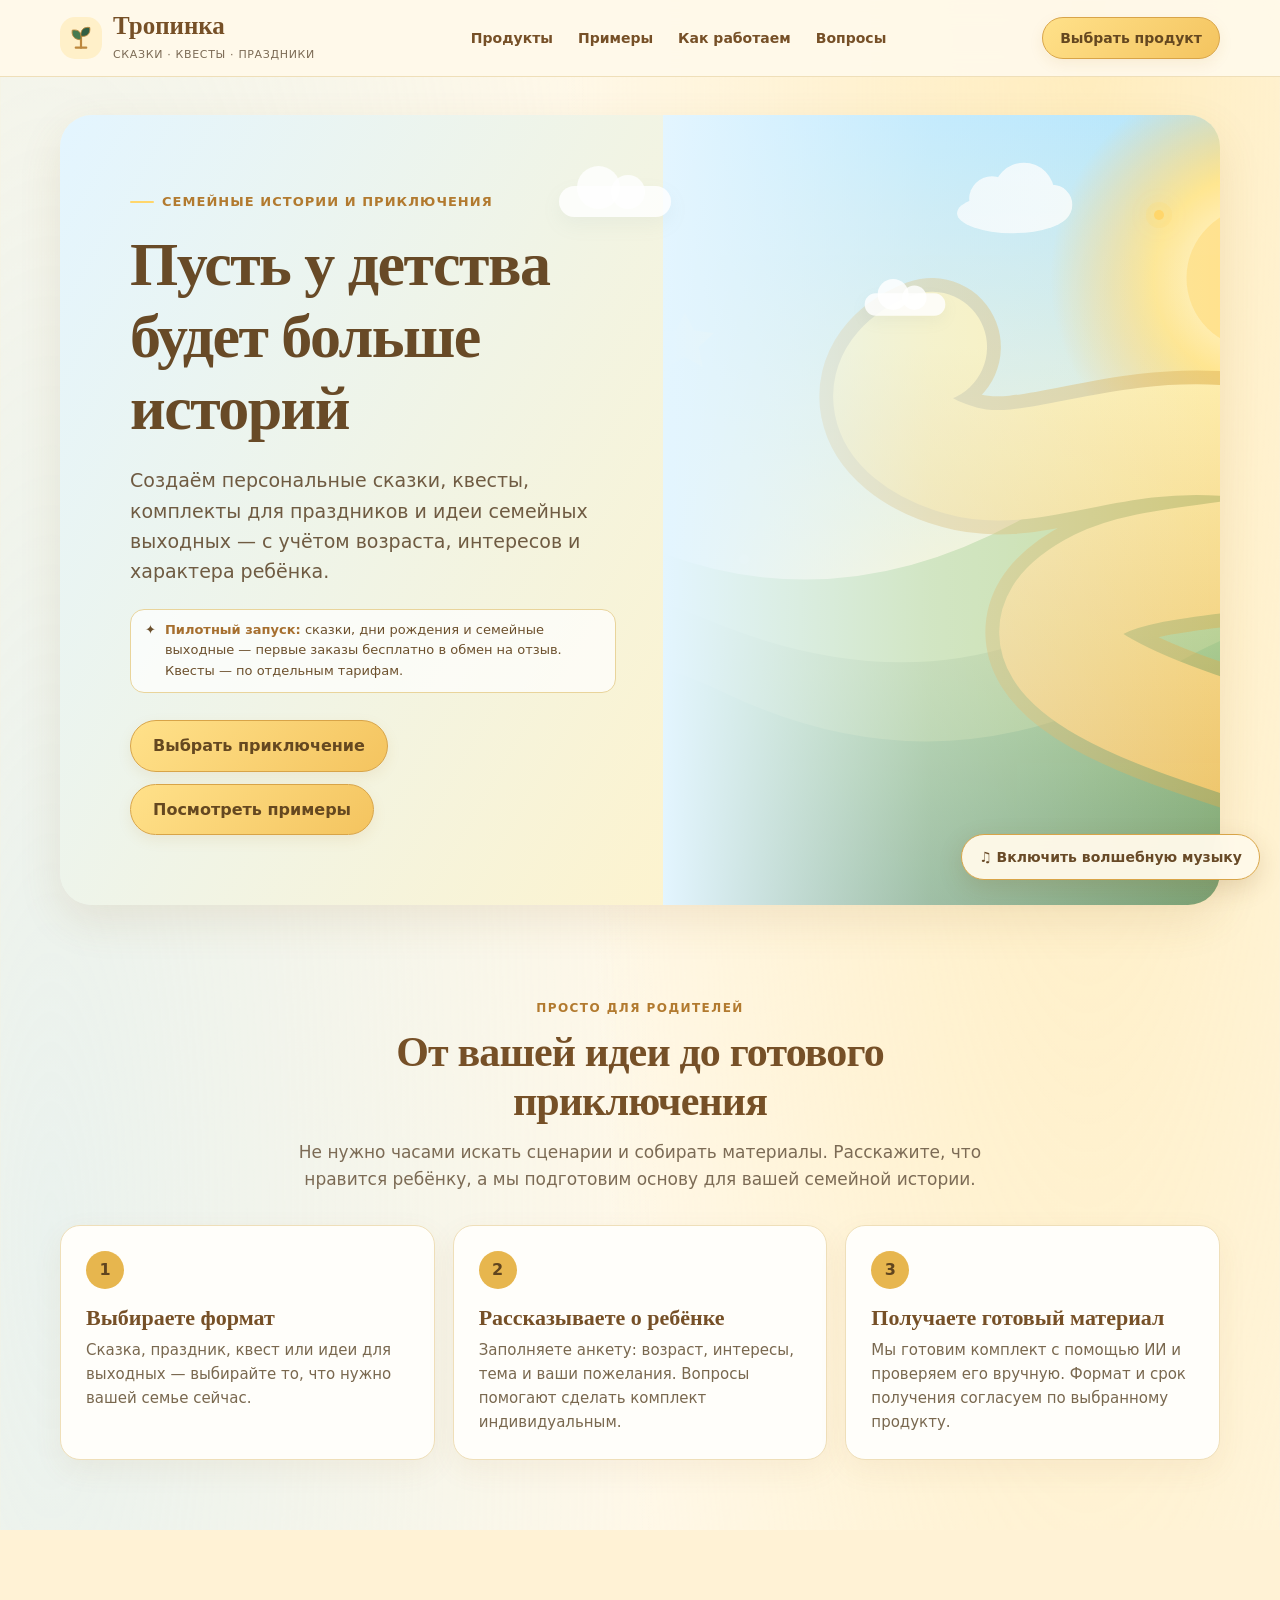
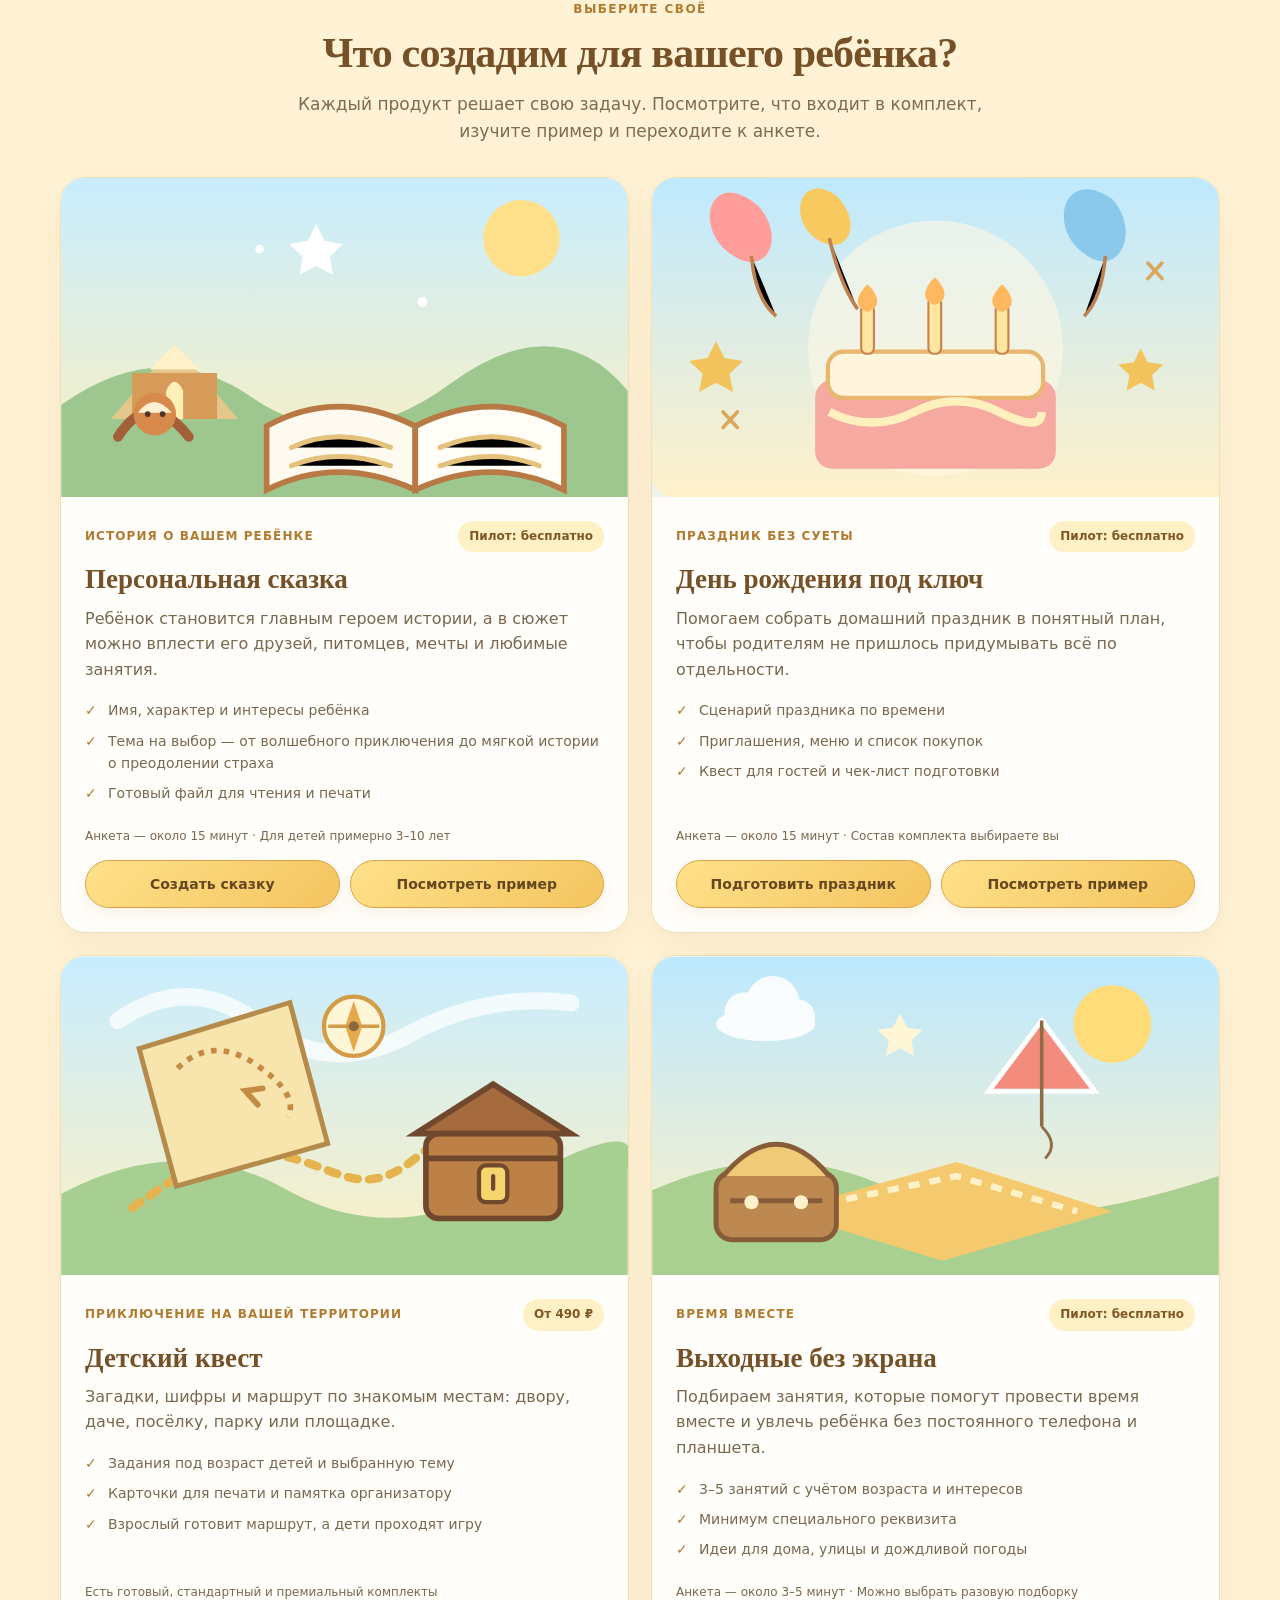
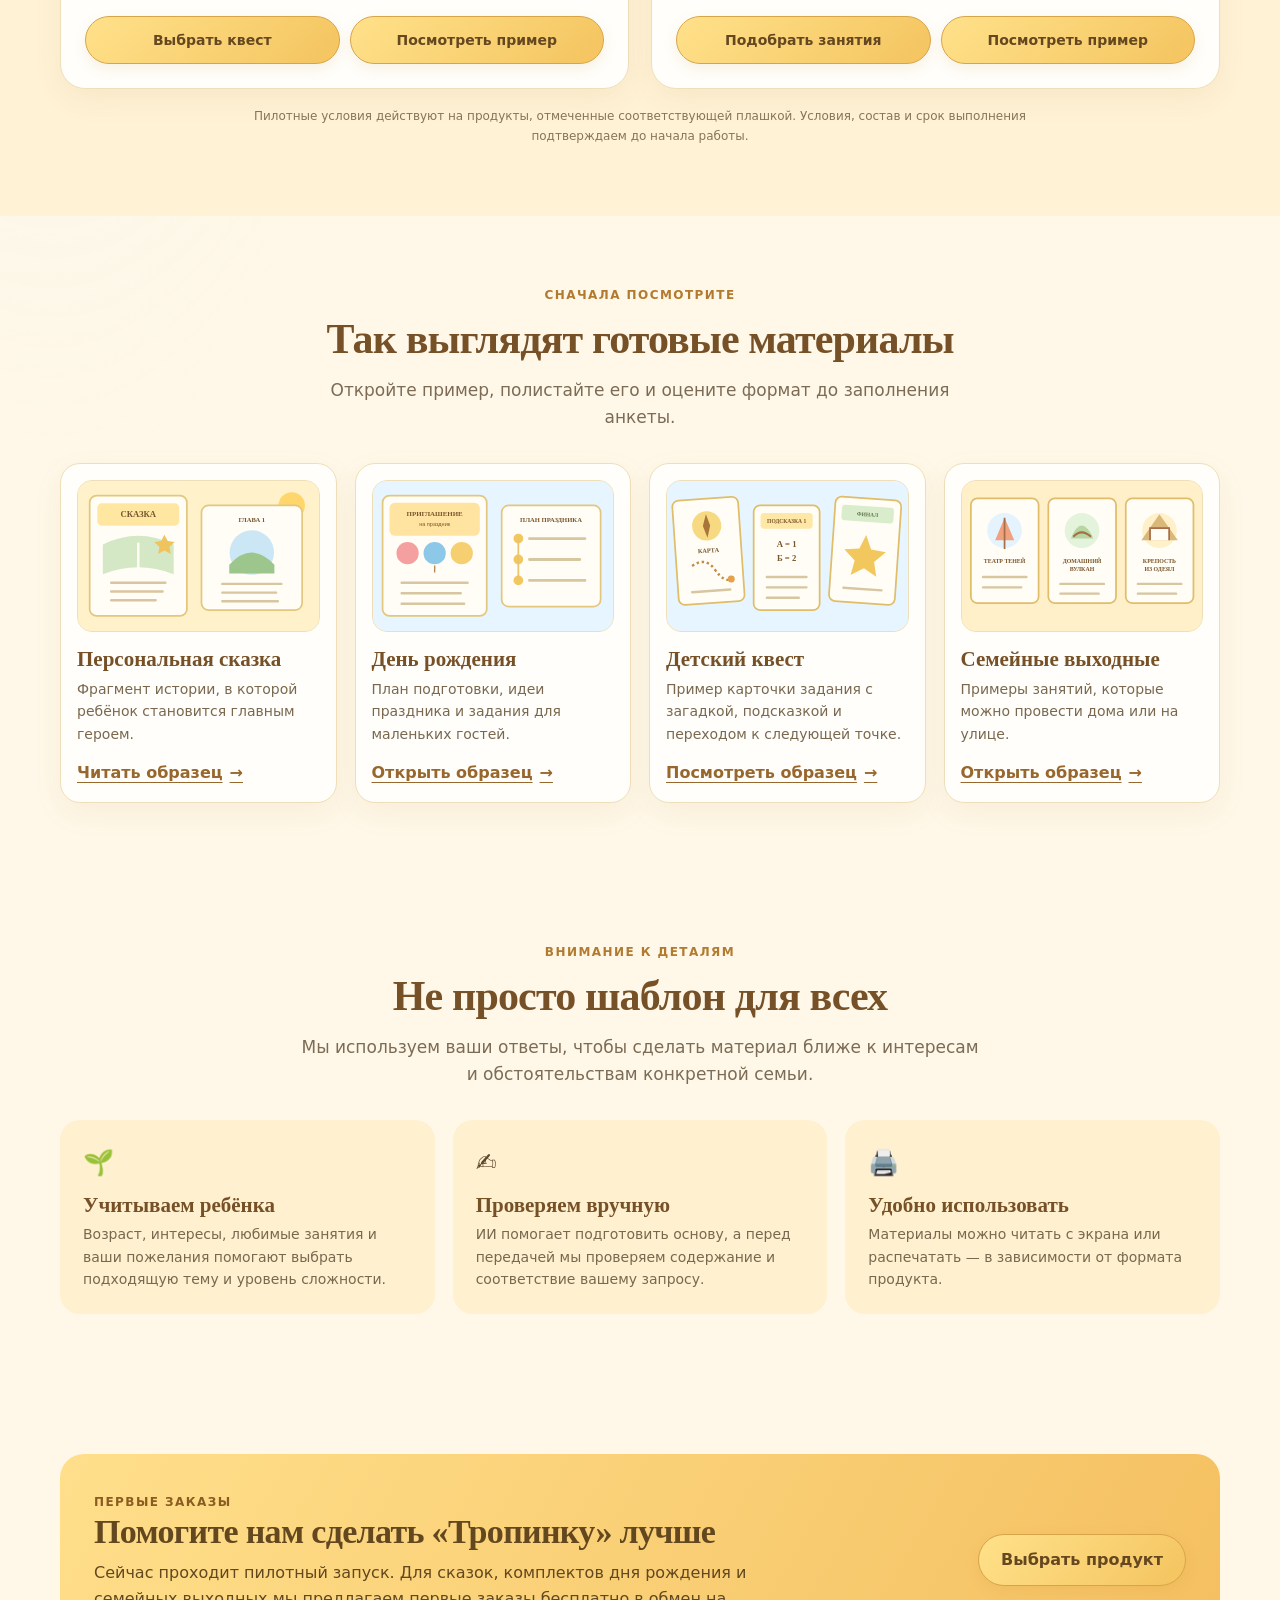
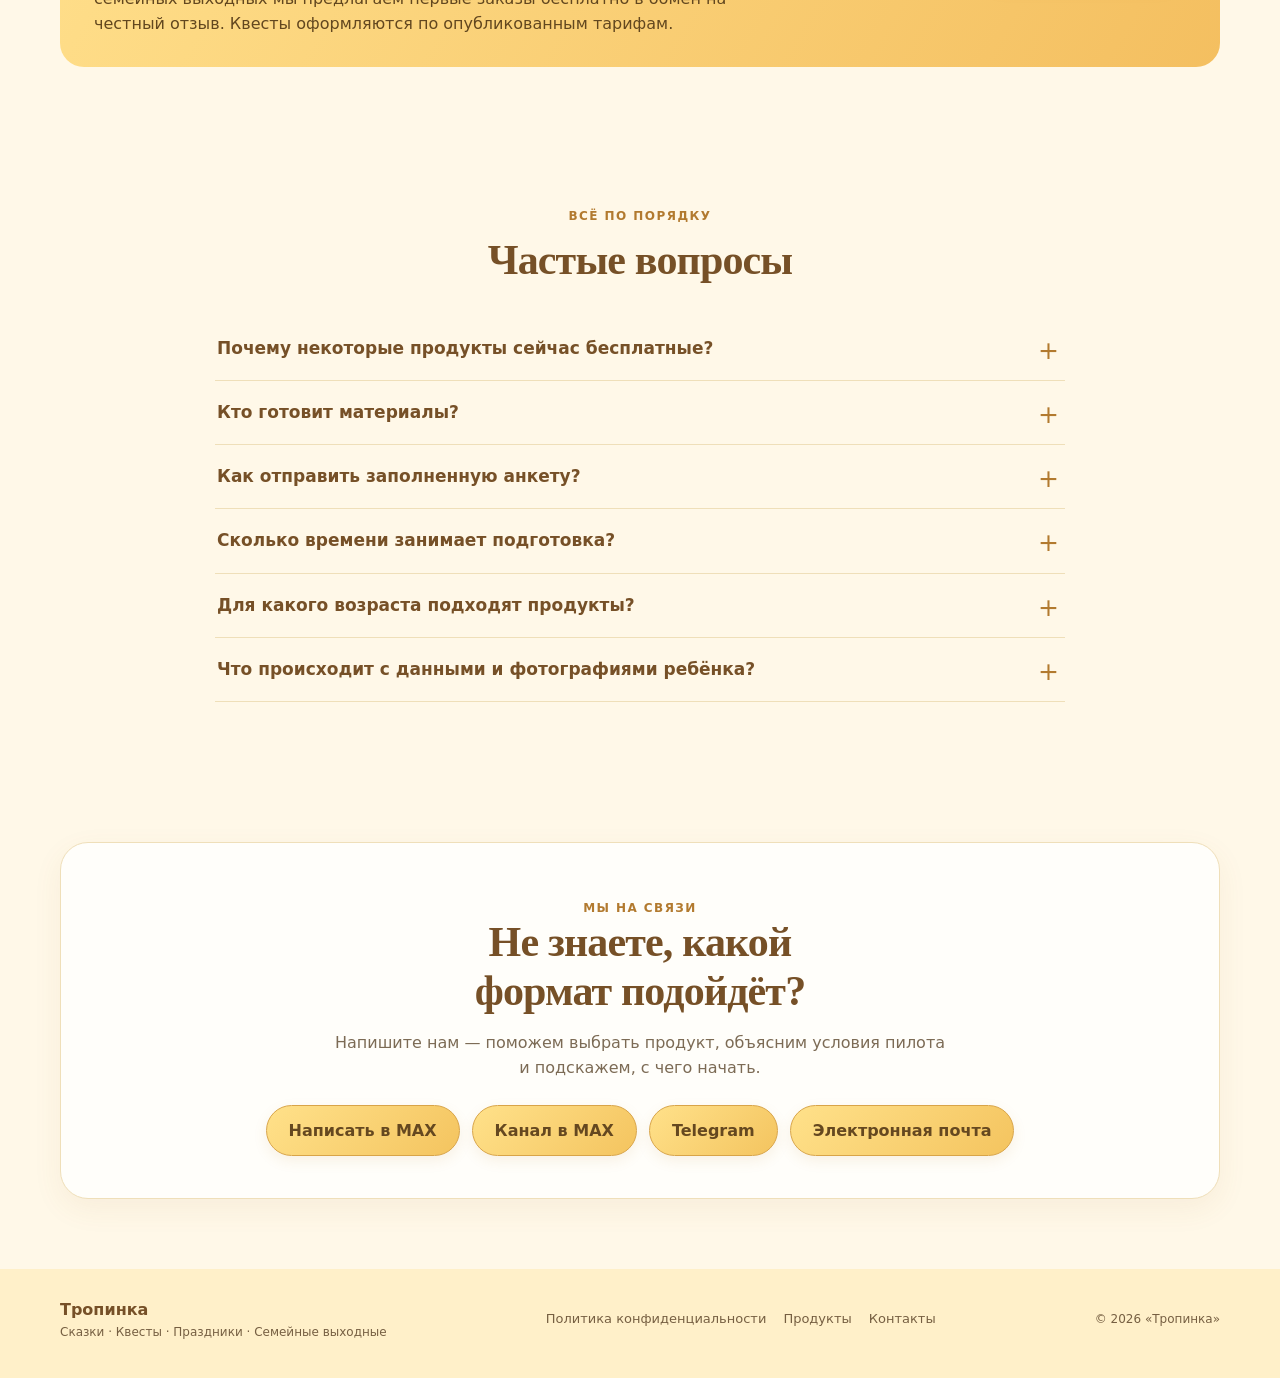
==== commit ae673c06: "Set browser chrome to the sunny brand color" ====
--- a/index.html
+++ b/index.html
@@ -3,7 +3,7 @@
 <head>
   <meta charset="utf-8">
   <meta name="viewport" content="width=device-width, initial-scale=1">
-  <meta name="theme-color" content="#244b37">
+  <meta name="theme-color" content="#fff8e8">
   <meta name="description" content="Персональные сказки, детские квесты, комплекты для дня рождения и идеи семейных выходных. Создаём материалы с учётом возраста и интересов ребёнка.">
   <meta name="robots" content="index,follow">
   <link rel="canonical" href="https://tropinka-kids.ru/">
--- a/assets/tropinka-sunny.css
+++ b/assets/tropinka-sunny.css
@@ -126,3 +126,14 @@
 .generator .hero h1,.hero:has(.brand) h1{color:#684a27!important}
 @media(max-width:760px){.tp-music-toggle{right:12px;bottom:88px;max-width:calc(100vw - 24px);font-size:13px}}
 @media(prefers-reduced-motion:reduce){.tp-music-toggle{transition:none}}
+
+/* Генератор квестов: верхний баннер и элементы навигации в общей палитре */
+#app>.hero{background:linear-gradient(120deg,#dff3ff,#fff0c9)!important;color:#5c452b!important;border:1px solid #efdfb9}
+#app>.hero h1,#app>.hero p{color:#684a27!important}
+#app>.hero small{color:#a66f2f!important}
+#app .brand b{background:#ffe18a!important;color:#79552e!important}
+#app .nav a,#app .btn{background:#fffefa!important;color:#79552e!important;border-color:#e8d7ae!important}
+#app .nav a.active,#app .btn.primary{background:linear-gradient(135deg,#ffe18a,#f4c45f)!important;color:#654820!important;border-color:#d8a448!important}
+#app .btn.gold{background:#ffe18a!important;color:#654820!important}
+
+@media(max-width:760px){.tp-music-toggle{right:12px!important;bottom:88px!important}}
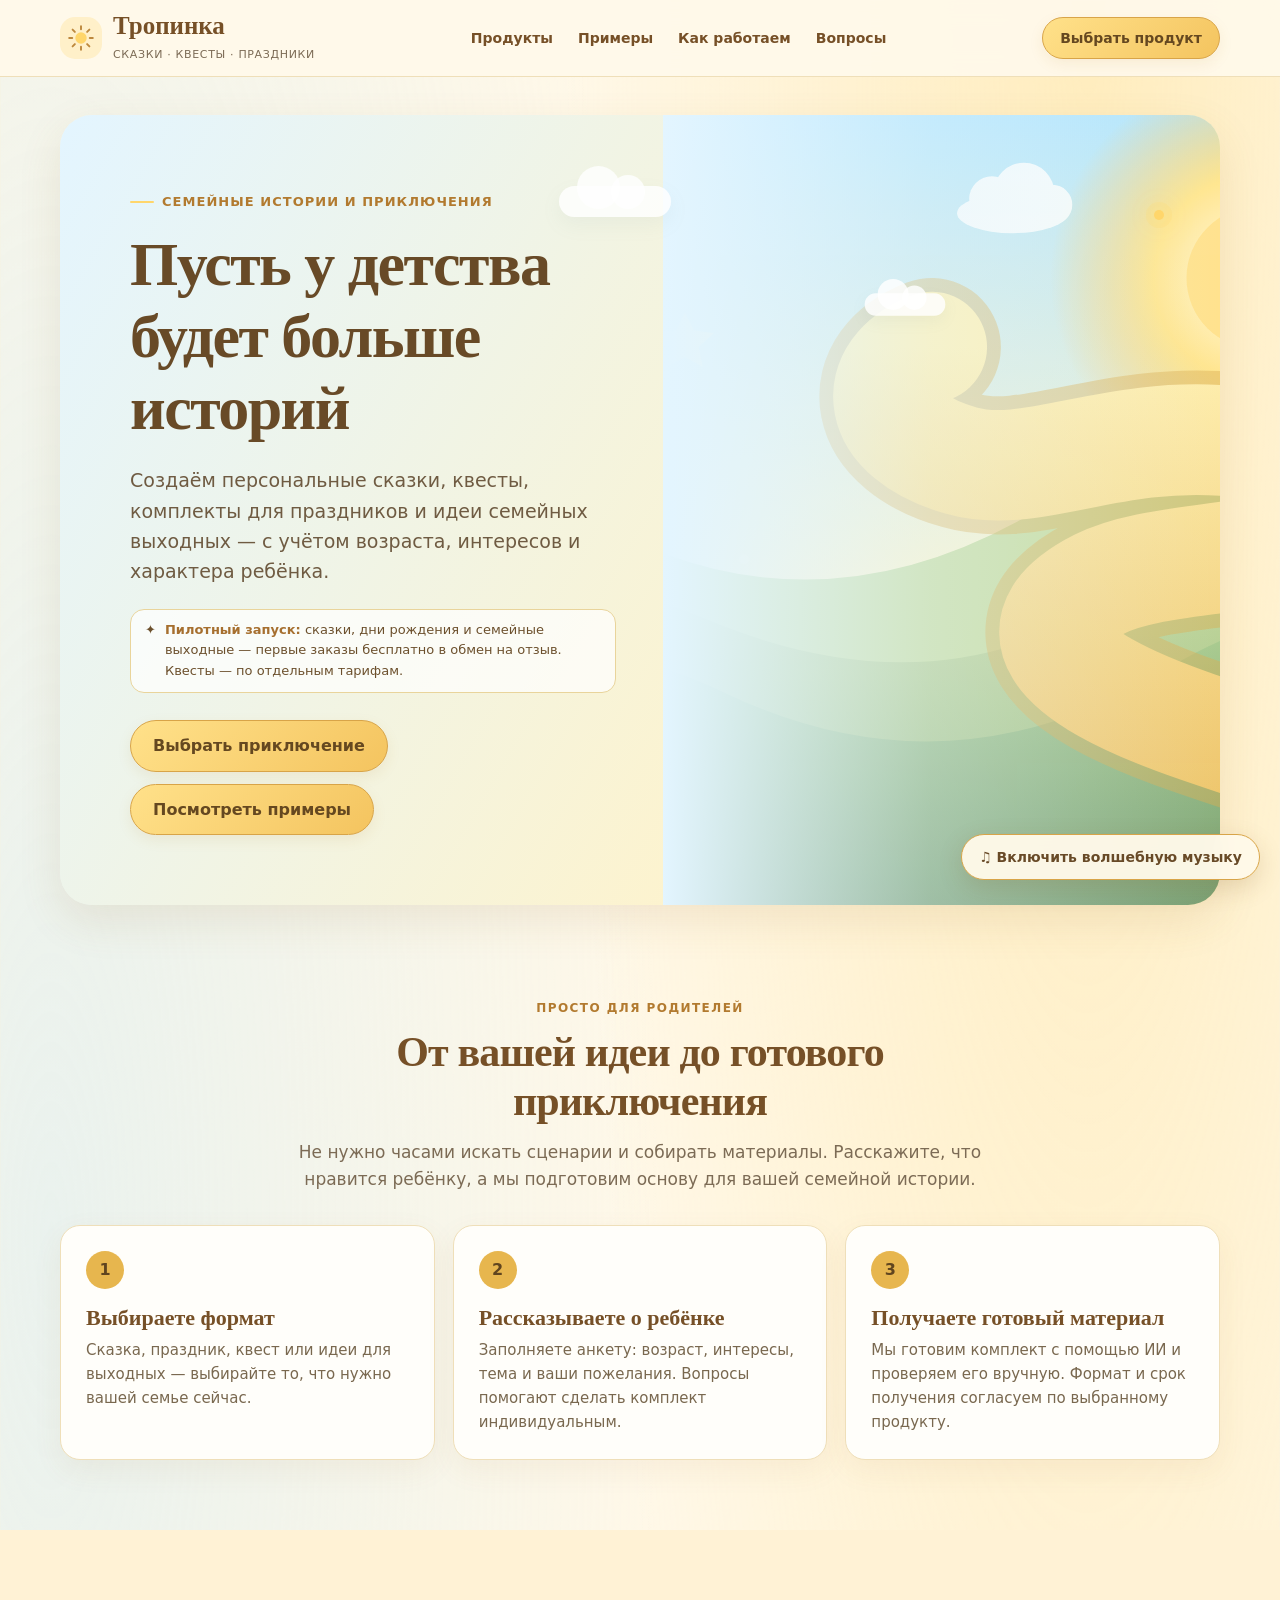
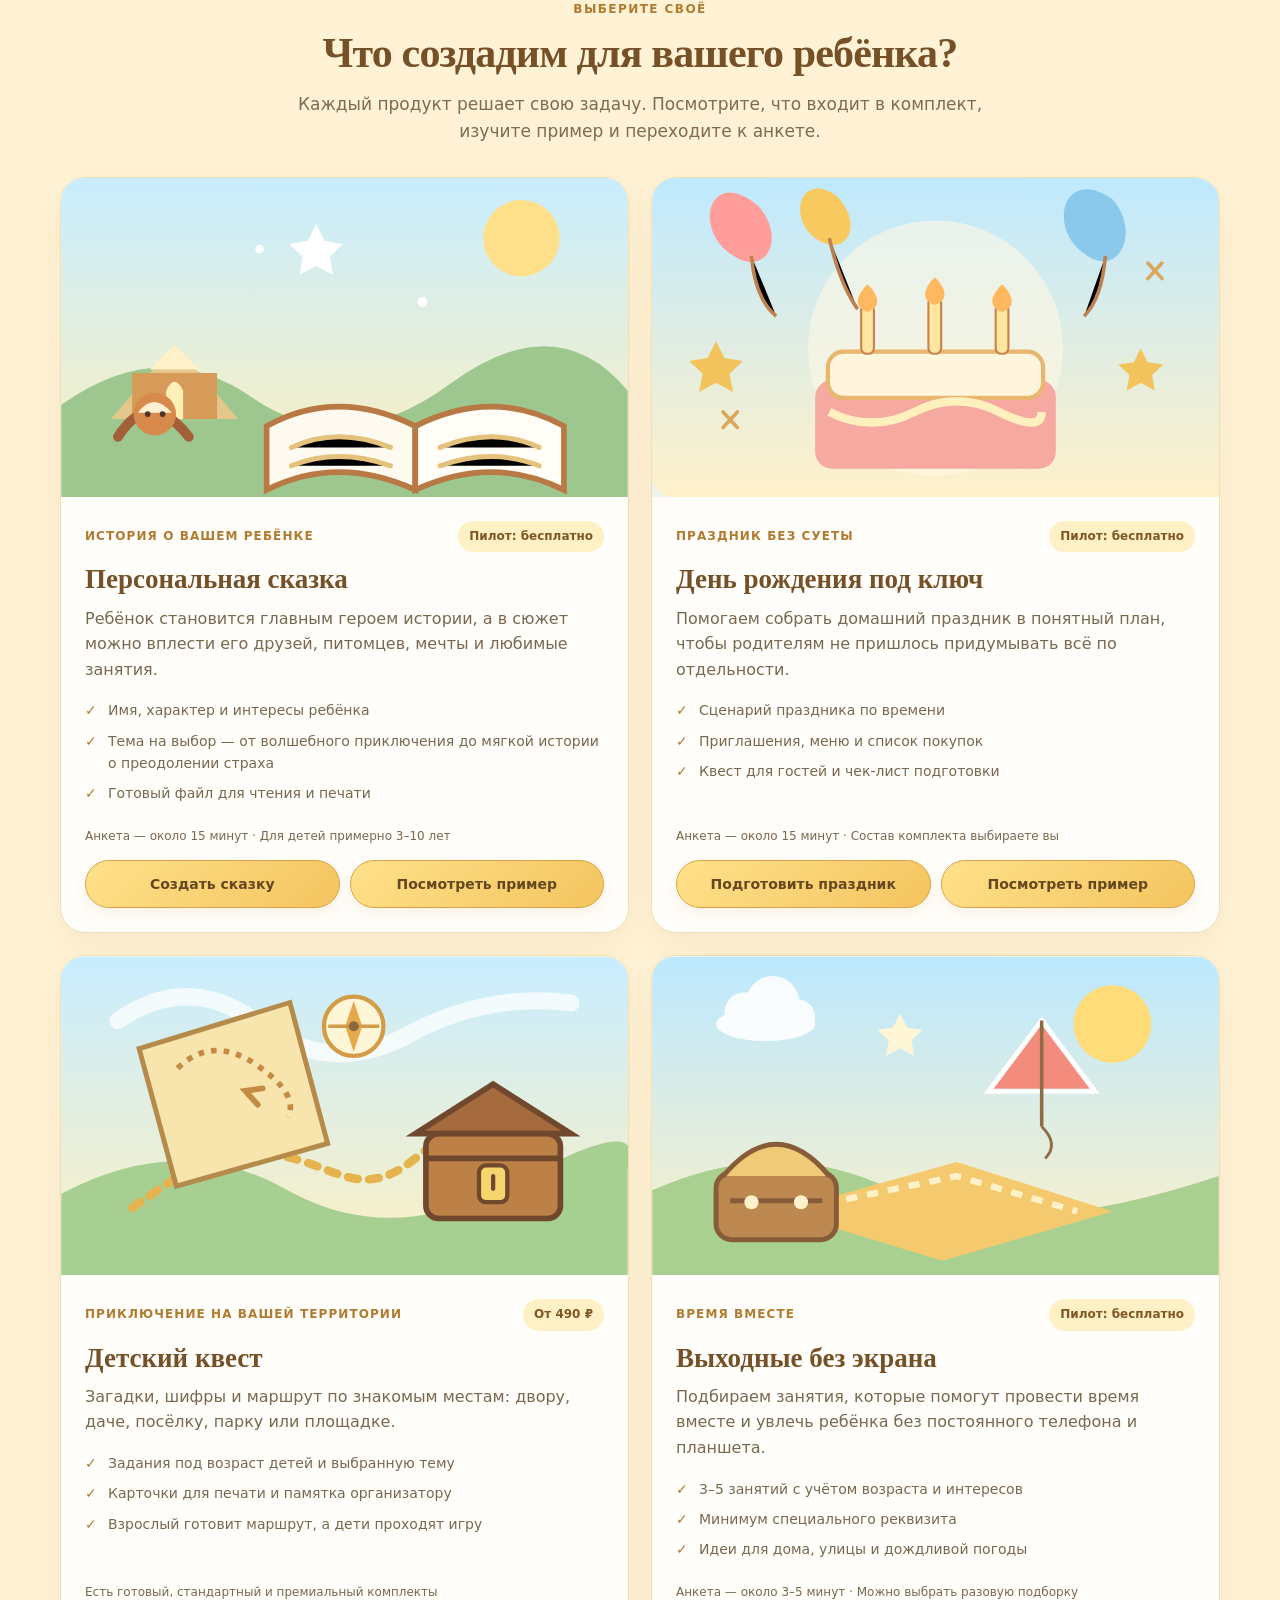
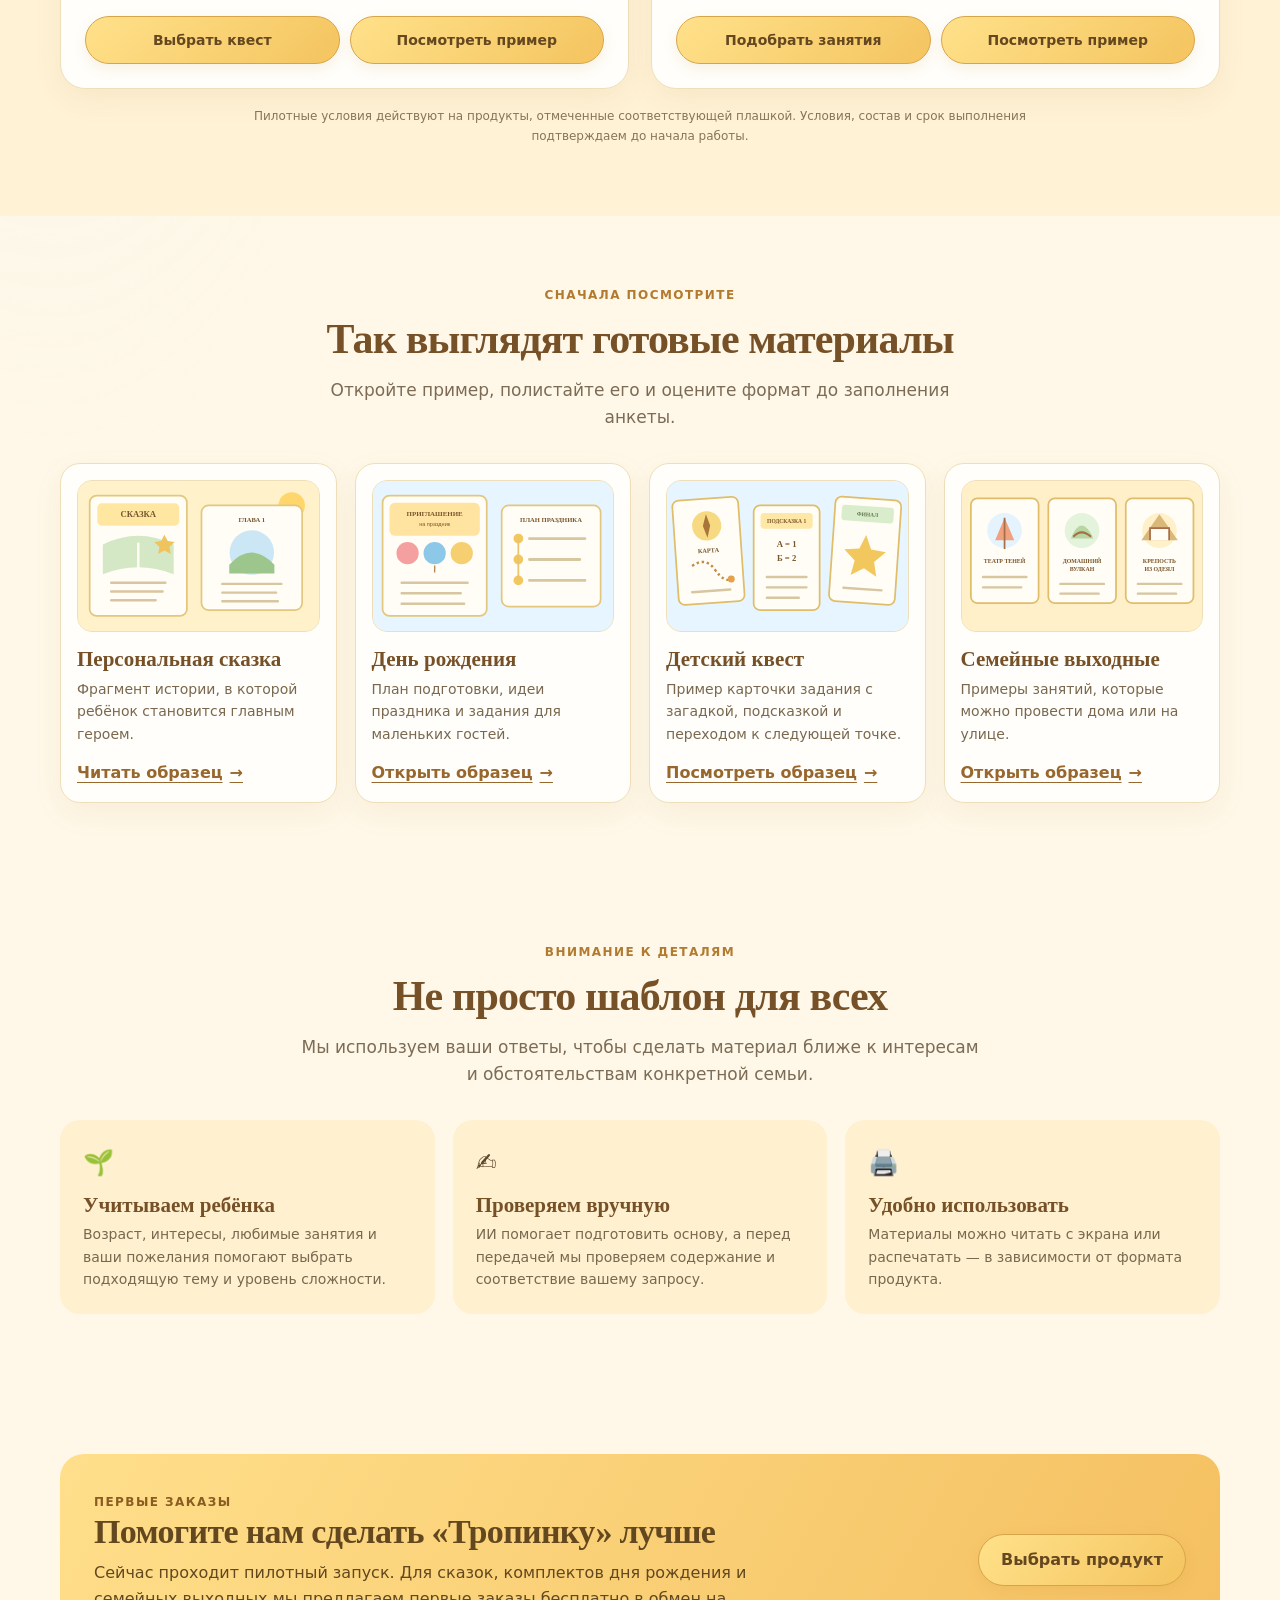
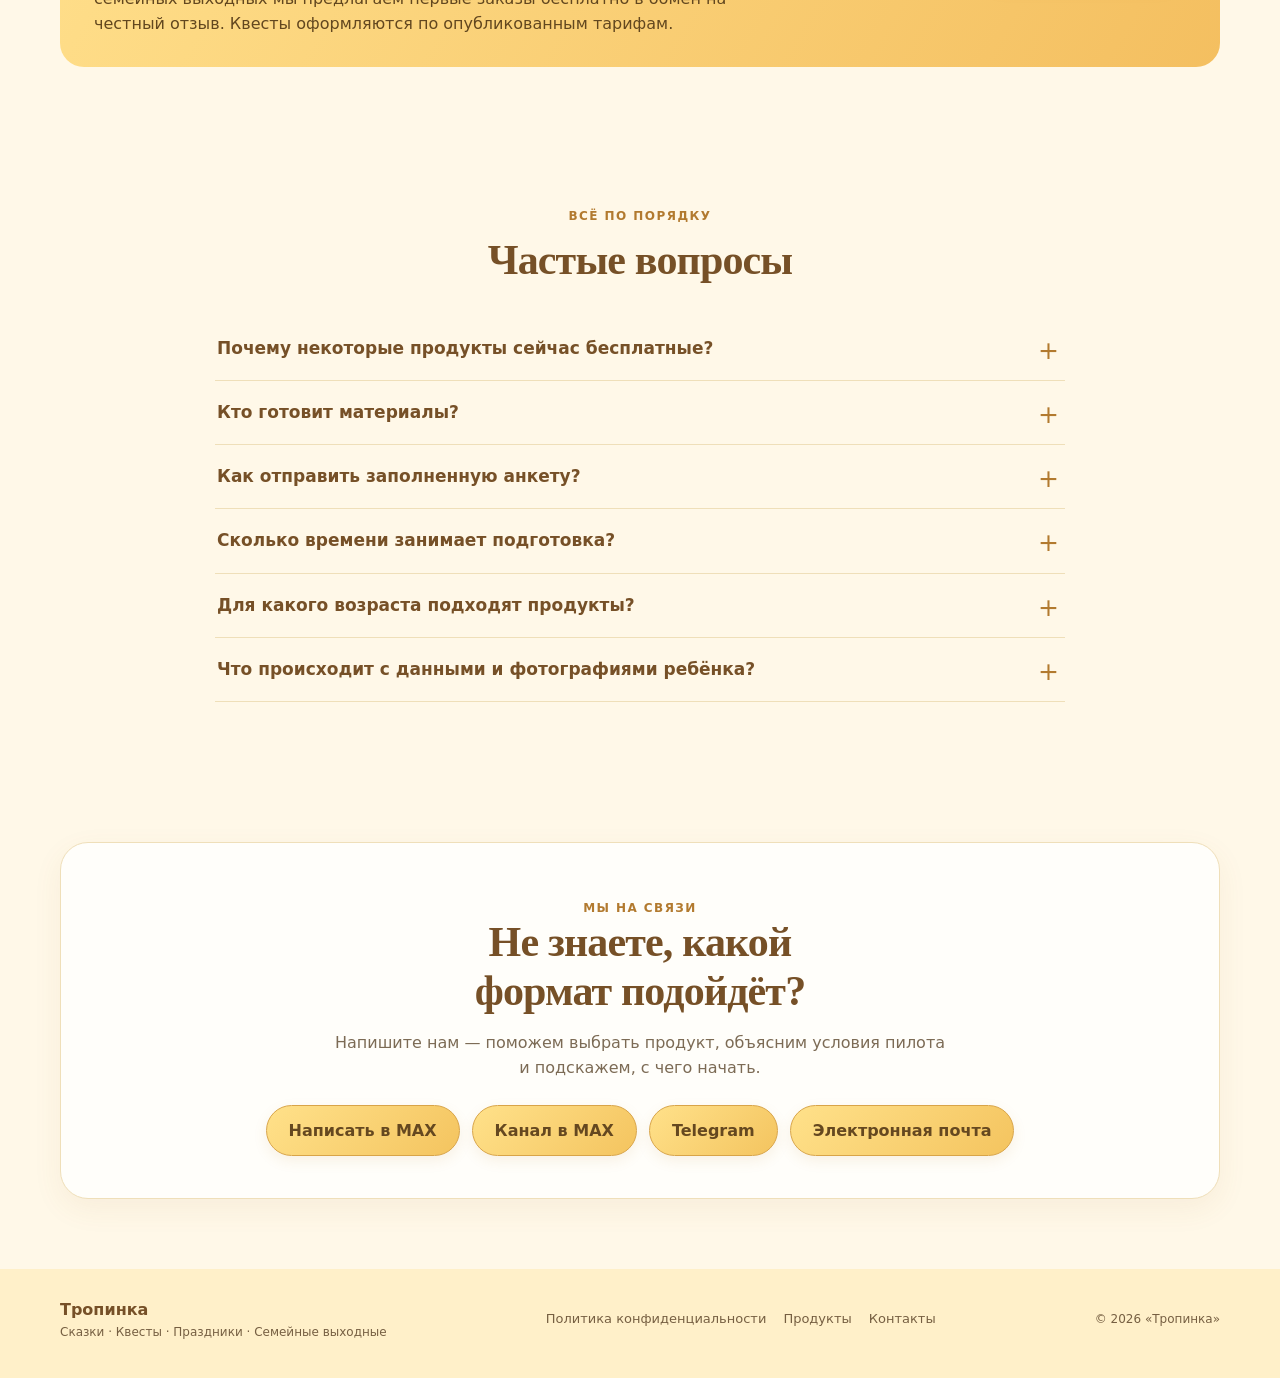
==== commit 73cb5417: "Update brand mark to a warm sun symbol" ====
--- a/index.html
+++ b/index.html
@@ -202,10 +202,8 @@
       <a class="brand" href="#top" aria-label="Тропинка — на главную">
         <span class="brand-mark" aria-hidden="true">
           <svg viewBox="0 0 32 32" fill="none">
-            <path d="M16 27V14" stroke="#315f43" stroke-width="2.5" stroke-linecap="round"/>
-            <path d="M16 18C8 18 5 13 6 7c7-1 11 2 10 11Z" fill="#477b50"/>
-            <path d="M16 14C15 7 19 3 26 4c1 7-3 11-10 10Z" fill="#315f43"/>
-            <path d="M10 27h12" stroke="#315f43" stroke-width="2.5" stroke-linecap="round"/>
+            <circle cx="16" cy="16" r="6.5" fill="#ffd66b"/>
+            <path d="M16 2.5V6 M16 26V29.5 M2.5 16H6 M26 16H29.5 M6.4 6.4L9 9 M23 23L25.6 25.6 M25.6 6.4L23 9 M9 23L6.4 25.6" stroke="#bd883d" stroke-width="2.2" stroke-linecap="round"/>
           </svg>
         </span>
         <span><span class="brand-name">Тропинка</span><span class="brand-caption">СКАЗКИ · КВЕСТЫ · ПРАЗДНИКИ</span></span>
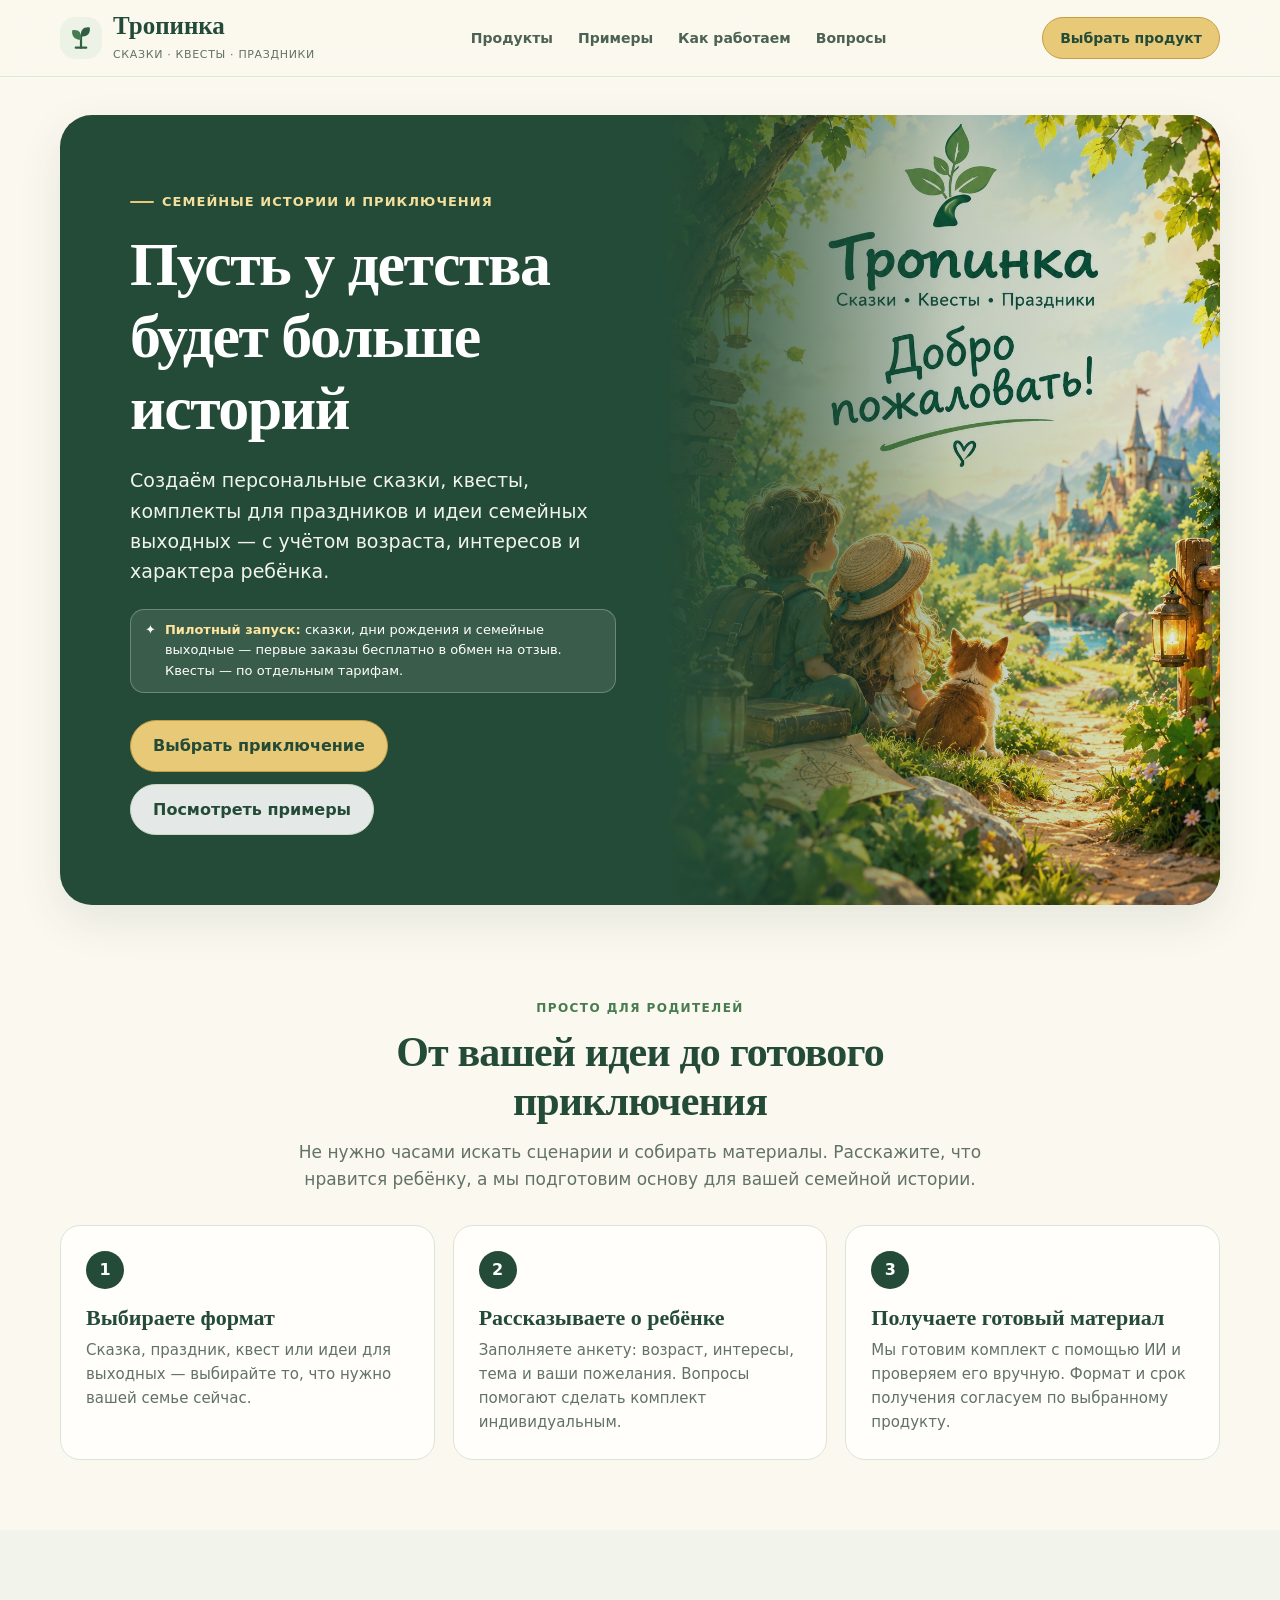
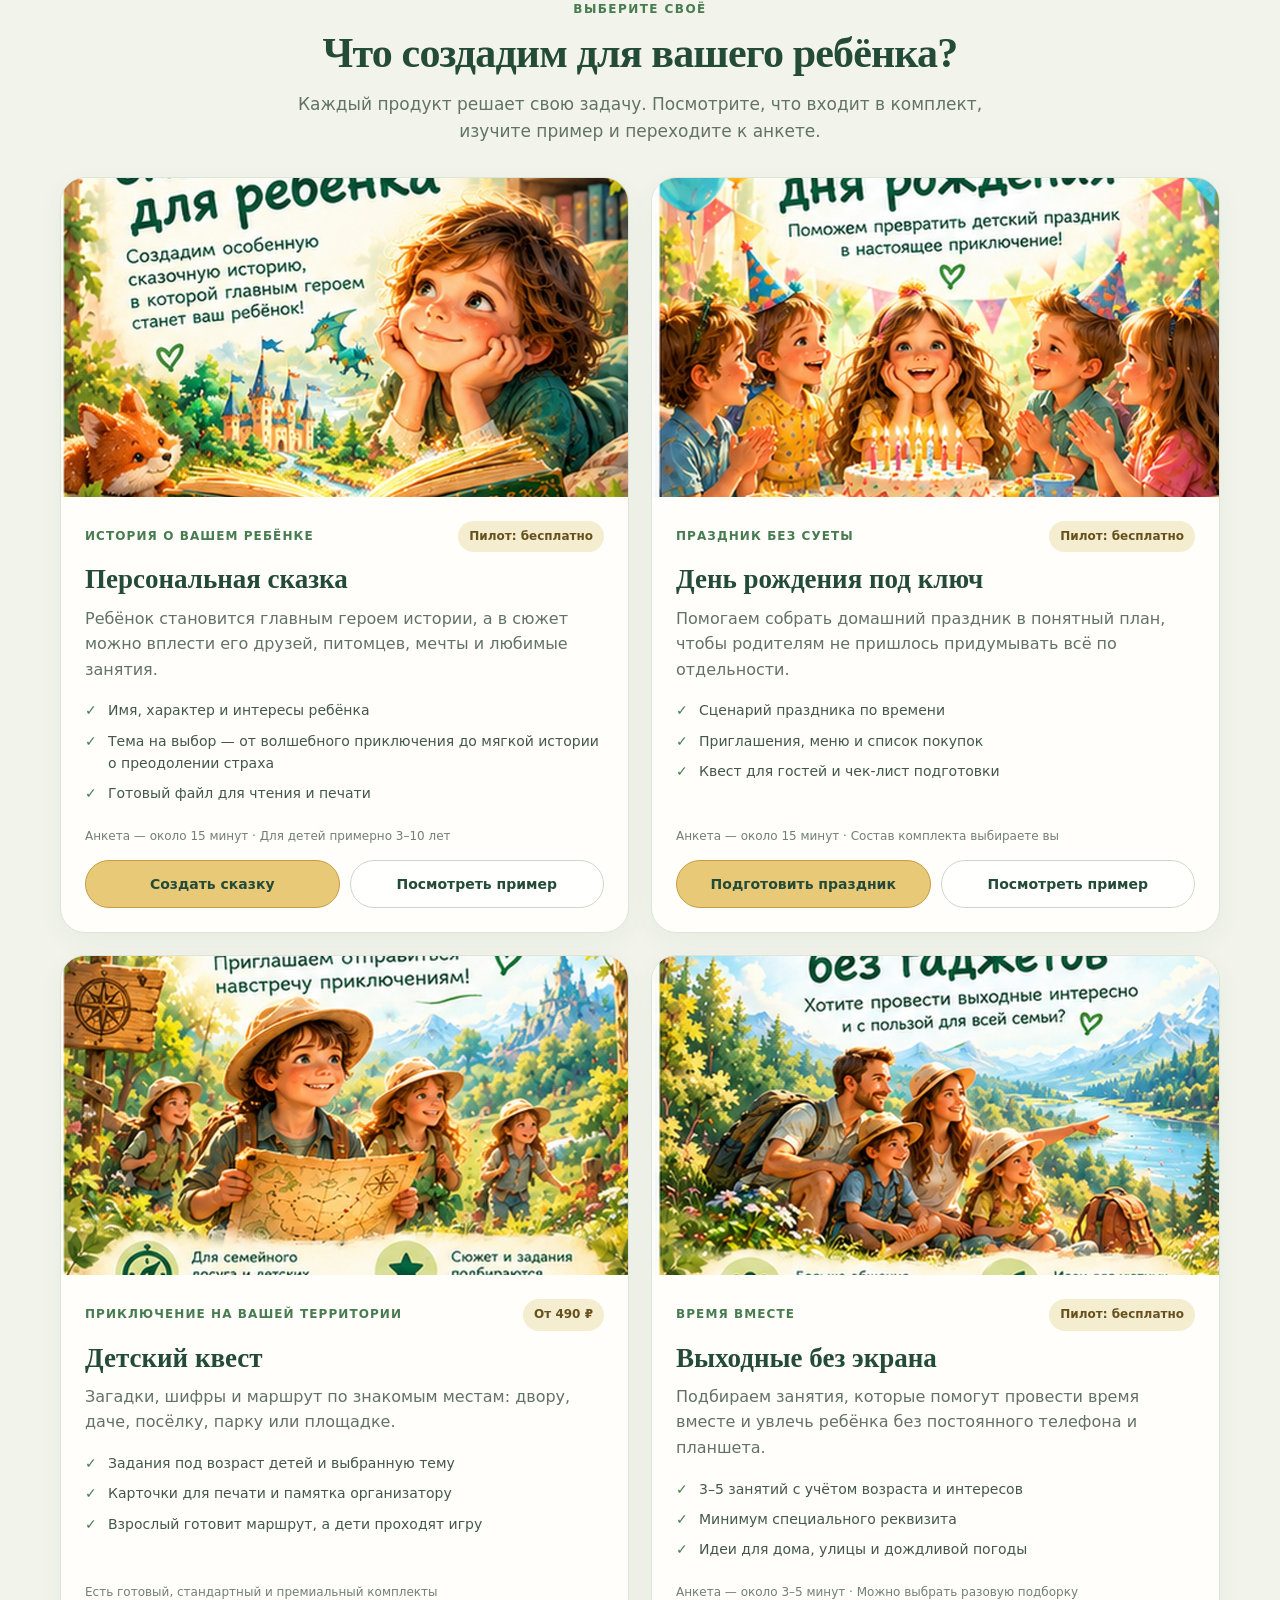
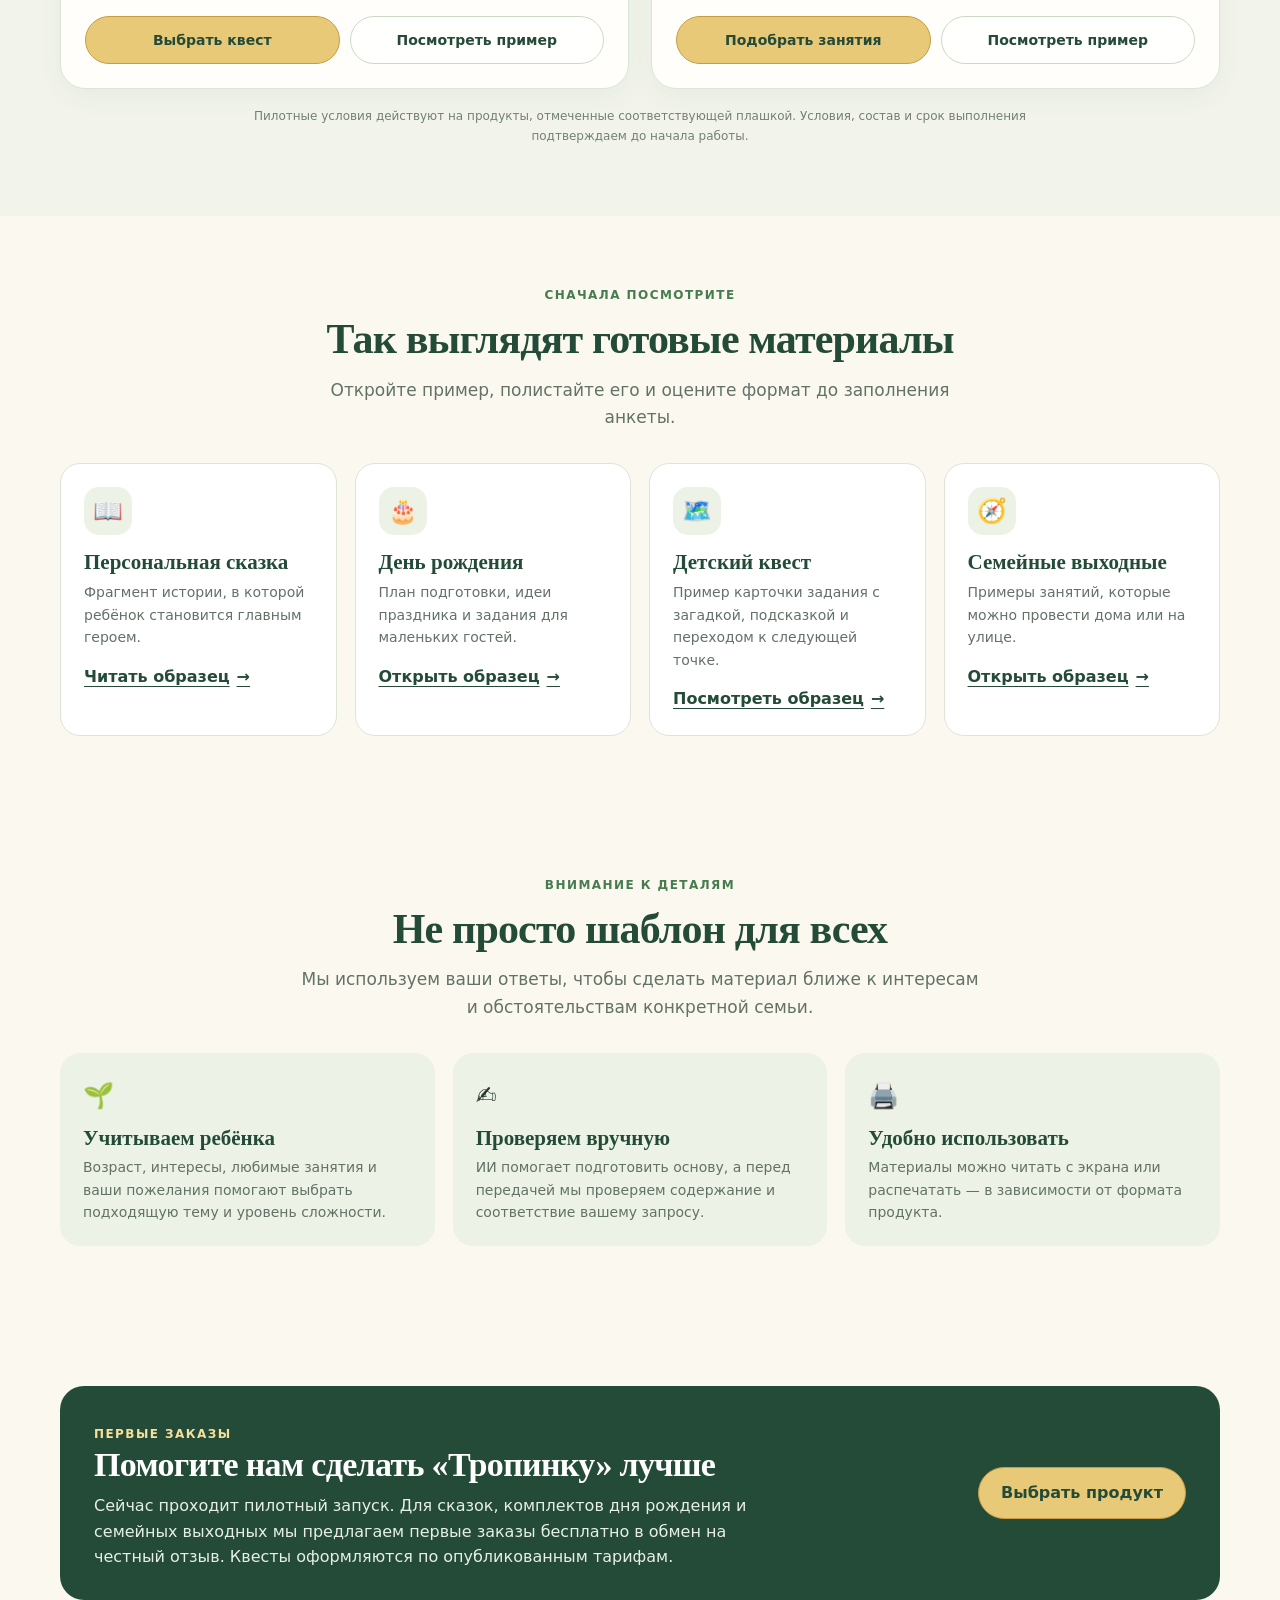
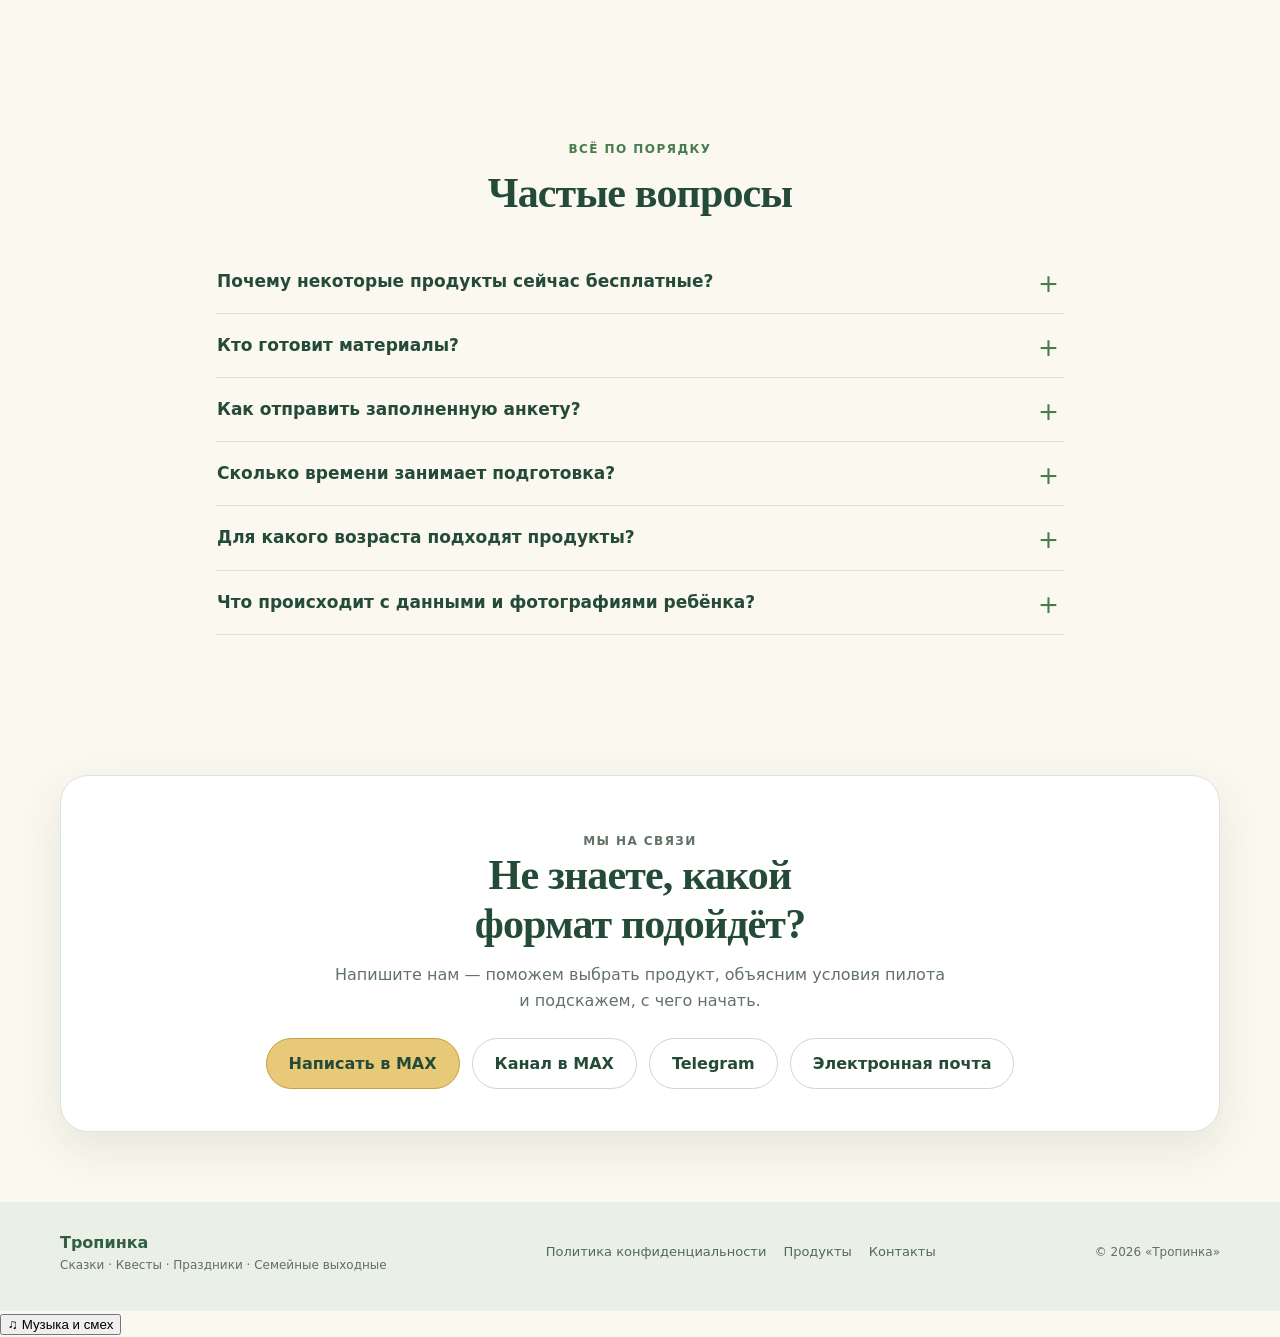
==== commit 4b9f5fd0: "Restore previous site version; retain music and subtle animated clouds" ====
--- a/index.html
+++ b/index.html
@@ -3,7 +3,7 @@
 <head>
   <meta charset="utf-8">
   <meta name="viewport" content="width=device-width, initial-scale=1">
-  <meta name="theme-color" content="#fff8e8">
+  <meta name="theme-color" content="#244b37">
   <meta name="description" content="Персональные сказки, детские квесты, комплекты для дня рождения и идеи семейных выходных. Создаём материалы с учётом возраста и интересов ребёнка.">
   <meta name="robots" content="index,follow">
   <link rel="canonical" href="https://tropinka-kids.ru/">
@@ -193,7 +193,7 @@
     "description":"Персональные сказки, детские квесты, комплекты для праздников и идеи семейных выходных."
   }
   </script>
-  <link rel="stylesheet" href="assets/tropinka-sunny.css">
+  <link rel="stylesheet" href="assets/tropinka-clouds.css">
 </head>
 <body>
   <a class="skip-link" href="#main">Перейти к содержанию</a>
@@ -202,8 +202,10 @@
       <a class="brand" href="#top" aria-label="Тропинка — на главную">
         <span class="brand-mark" aria-hidden="true">
           <svg viewBox="0 0 32 32" fill="none">
-            <circle cx="16" cy="16" r="6.5" fill="#ffd66b"/>
-            <path d="M16 2.5V6 M16 26V29.5 M2.5 16H6 M26 16H29.5 M6.4 6.4L9 9 M23 23L25.6 25.6 M25.6 6.4L23 9 M9 23L6.4 25.6" stroke="#bd883d" stroke-width="2.2" stroke-linecap="round"/>
+            <path d="M16 27V14" stroke="#315f43" stroke-width="2.5" stroke-linecap="round"/>
+            <path d="M16 18C8 18 5 13 6 7c7-1 11 2 10 11Z" fill="#477b50"/>
+            <path d="M16 14C15 7 19 3 26 4c1 7-3 11-10 10Z" fill="#315f43"/>
+            <path d="M10 27h12" stroke="#315f43" stroke-width="2.5" stroke-linecap="round"/>
           </svg>
         </span>
         <span><span class="brand-name">Тропинка</span><span class="brand-caption">СКАЗКИ · КВЕСТЫ · ПРАЗДНИКИ</span></span>
@@ -221,8 +223,9 @@
   <main id="main">
     <section class="hero" id="top">
       <div class="container">
-        <div class="hero-panel">
-          <span class="sunny-cloud cloud-a" aria-hidden="true"></span><span class="sunny-cloud cloud-b" aria-hidden="true"></span>
+        <div class="hero-panel tp-cloud-scene">
+          <span class="tp-cloud tp-cloud-one" aria-hidden="true"></span>
+          <span class="tp-cloud tp-cloud-two" aria-hidden="true"></span>
           <div class="hero-copy">
             <p class="eyebrow">Семейные истории и приключения</p>
             <h1>Пусть у детства будет больше историй</h1>
@@ -235,7 +238,7 @@
           </div>
           <div class="hero-art" aria-hidden="true">
             <span class="hero-spark"></span>
-            <img src="images/sunny-hero.svg" alt="">
+            <img src="images/tropinka-hero.jpg" alt="">
           </div>
         </div>
       </div>
@@ -277,7 +280,7 @@
         </div>
         <div class="products-grid">
           <article class="product-card">
-            <div class="product-image"><img src="images/product-story.svg" alt="Открытая сказочная книга, замок и волшебная звезда" loading="lazy"></div>
+            <div class="product-image"><img src="images/tale.jpg" alt="Иллюстрация персональной сказки для ребёнка" loading="lazy"></div>
             <div class="product-content">
               <div class="product-top"><span class="product-category">История о вашем ребёнке</span><span class="product-price">Пилот: бесплатно</span></div>
               <h3>Персональная сказка</h3>
@@ -296,7 +299,7 @@
           </article>
 
           <article class="product-card">
-            <div class="product-image"><img src="images/product-birthday.svg" alt="Праздничный торт, свечи и воздушные шары" loading="lazy"></div>
+            <div class="product-image"><img src="images/birthday.jpg" alt="Иллюстрация детского дня рождения" loading="lazy"></div>
             <div class="product-content">
               <div class="product-top"><span class="product-category">Праздник без суеты</span><span class="product-price">Пилот: бесплатно</span></div>
               <h3>День рождения под ключ</h3>
@@ -315,7 +318,7 @@
           </article>
 
           <article class="product-card">
-            <div class="product-image"><img src="images/product-quest.svg" alt="Карта приключения, компас и сундук с сокровищами" loading="lazy"></div>
+            <div class="product-image"><img src="images/quest.jpg" alt="Иллюстрация детского приключенческого квеста" loading="lazy"></div>
             <div class="product-content">
               <div class="product-top"><span class="product-category">Приключение на вашей территории</span><span class="product-price">От 490 ₽</span></div>
               <h3>Детский квест</h3>
@@ -334,7 +337,7 @@
           </article>
 
           <article class="product-card">
-            <div class="product-image"><img src="images/product-weekend.svg" alt="Семейный пикник, воздушный змей и солнечный день" loading="lazy"></div>
+            <div class="product-image"><img src="images/weekend.jpg" alt="Иллюстрация семейного отдыха на природе" loading="lazy"></div>
             <div class="product-content">
               <div class="product-top"><span class="product-category">Время вместе</span><span class="product-price">Пилот: бесплатно</span></div>
               <h3>Выходные без экрана</h3>
@@ -365,25 +368,25 @@
         </div>
         <div class="sample-grid">
           <article class="sample-card">
-            <div class="sample-preview"><img src="images/preview-story.svg" alt="Превью разворота персональной сказки" loading="lazy"></div>
+            <span class="sample-icon" aria-hidden="true">📖</span>
             <h3>Персональная сказка</h3>
             <p>Фрагмент истории, в которой ребёнок становится главным героем.</p>
             <a class="text-link" href="obrazec-skazki.html">Читать образец <span aria-hidden="true">→</span></a>
           </article>
           <article class="sample-card">
-            <div class="sample-preview"><img src="images/preview-birthday.svg" alt="Превью приглашения и плана детского праздника" loading="lazy"></div>
+            <span class="sample-icon" aria-hidden="true">🎂</span>
             <h3>День рождения</h3>
             <p>План подготовки, идеи праздника и задания для маленьких гостей.</p>
             <a class="text-link" href="obrazec-dnya-rozhdeniya.html">Открыть образец <span aria-hidden="true">→</span></a>
           </article>
           <article class="sample-card">
-            <div class="sample-preview"><img src="images/preview-quest.svg" alt="Три карточки квеста: карта, шифр и финальная подсказка" loading="lazy"></div>
+            <span class="sample-icon" aria-hidden="true">🗺️</span>
             <h3>Детский квест</h3>
             <p>Пример карточки задания с загадкой, подсказкой и переходом к следующей точке.</p>
             <a class="text-link" href="obrazec-kvesta.html">Посмотреть образец <span aria-hidden="true">→</span></a>
           </article>
           <article class="sample-card">
-            <div class="sample-preview"><img src="images/preview-weekend.svg" alt="Карточки семейных занятий на выходные" loading="lazy"></div>
+            <span class="sample-icon" aria-hidden="true">🧭</span>
             <h3>Семейные выходные</h3>
             <p>Примеры занятий, которые можно провести дома или на улице.</p>
             <a class="text-link" href="obrazec-vyhodnyh.html">Открыть образец <span aria-hidden="true">→</span></a>
@@ -456,7 +459,7 @@
 
   <footer class="site-footer">
     <div class="container footer-inner">
-      <div><strong style="color:#765027">Тропинка</strong><div class="footer-small">Сказки · Квесты · Праздники · Семейные выходные</div></div>
+      <div><strong style="color:#315f43">Тропинка</strong><div class="footer-small">Сказки · Квесты · Праздники · Семейные выходные</div></div>
       <nav class="footer-links" aria-label="Дополнительная навигация">
         <a href="privacy.html">Политика конфиденциальности</a>
         <a href="#products">Продукты</a>
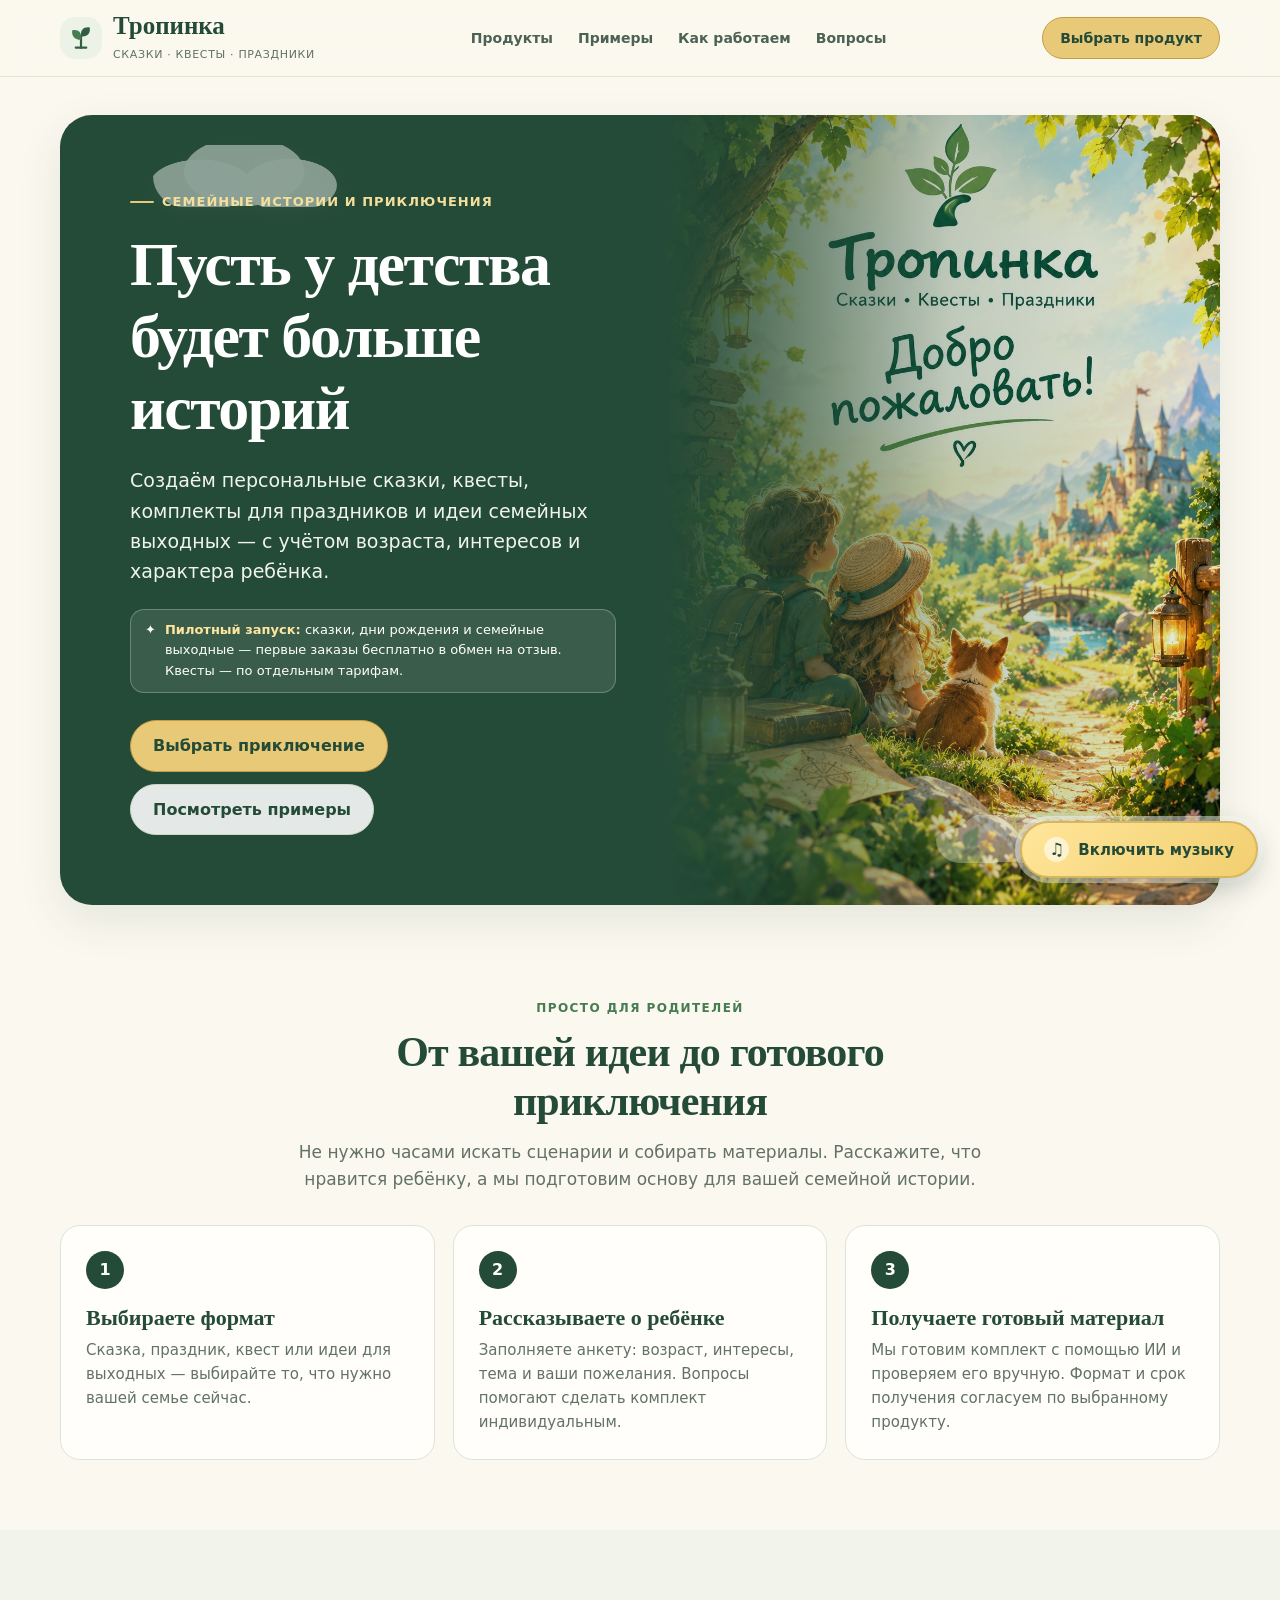
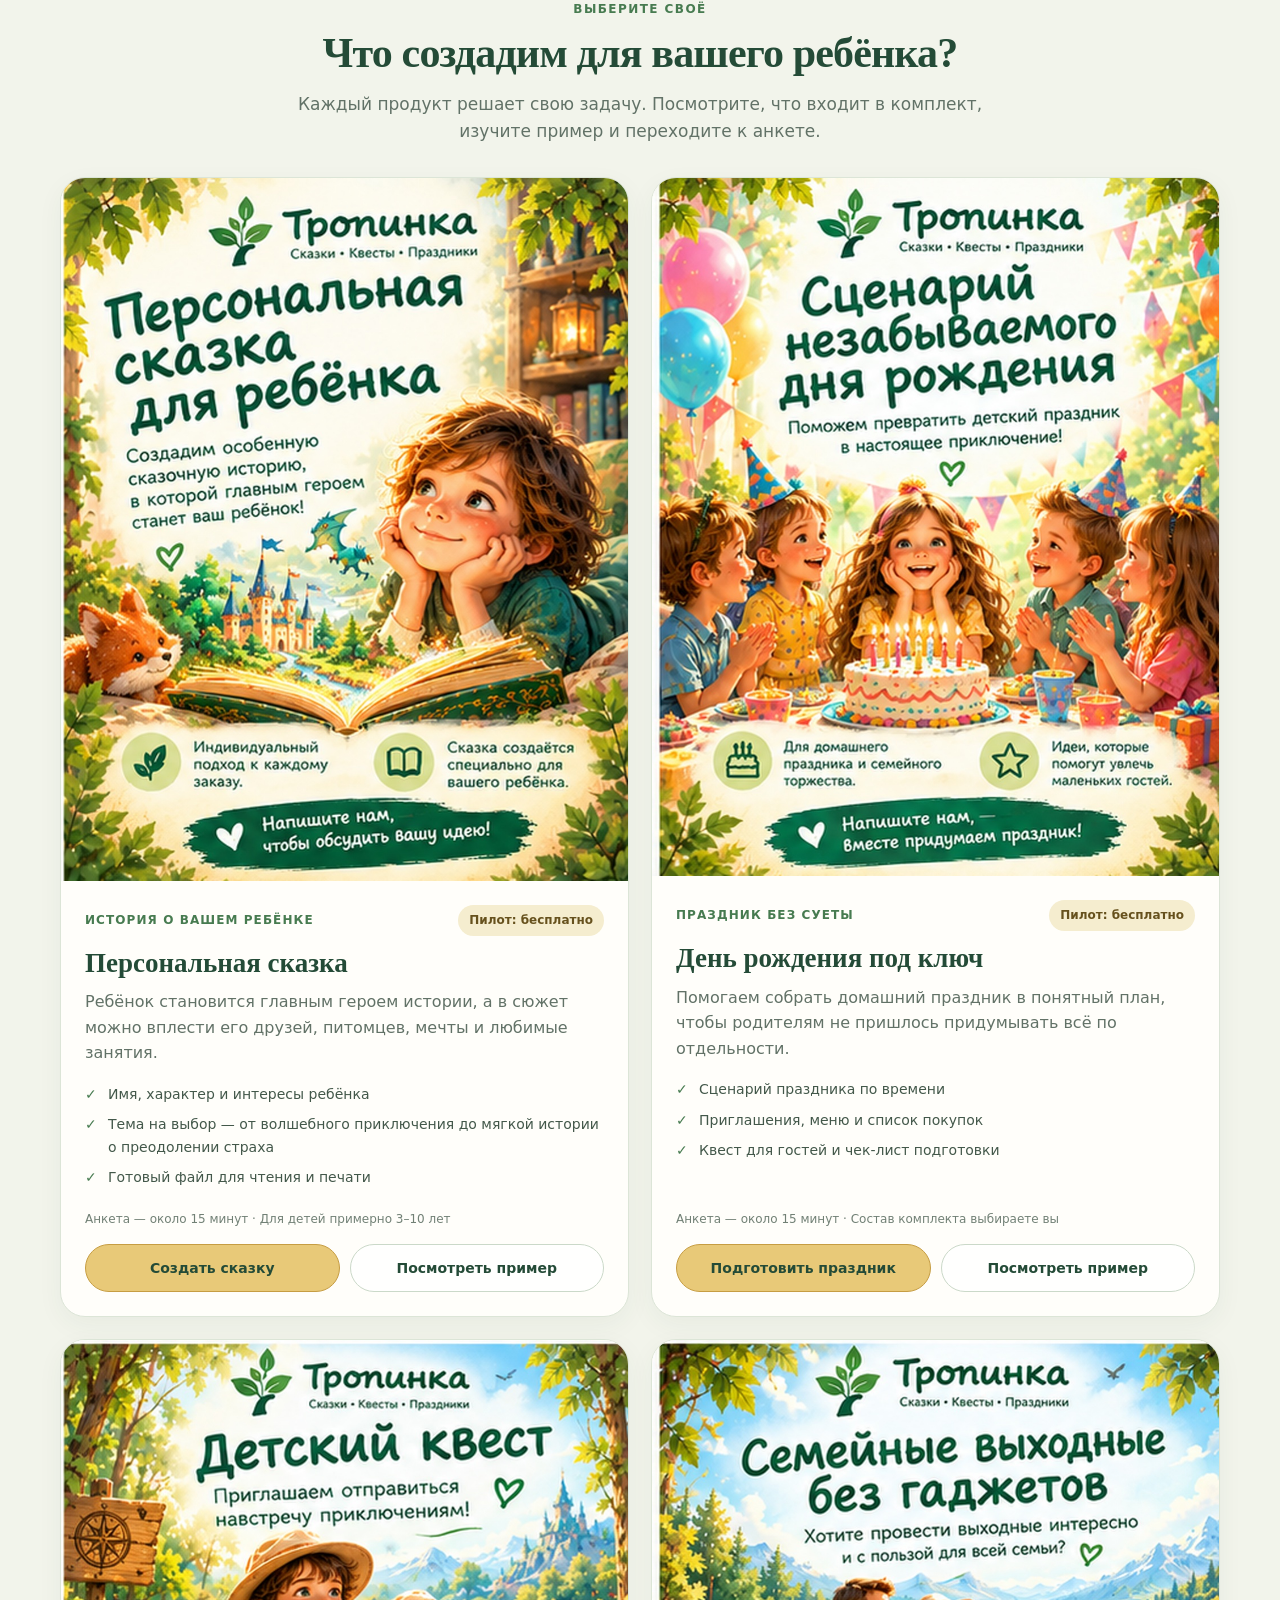
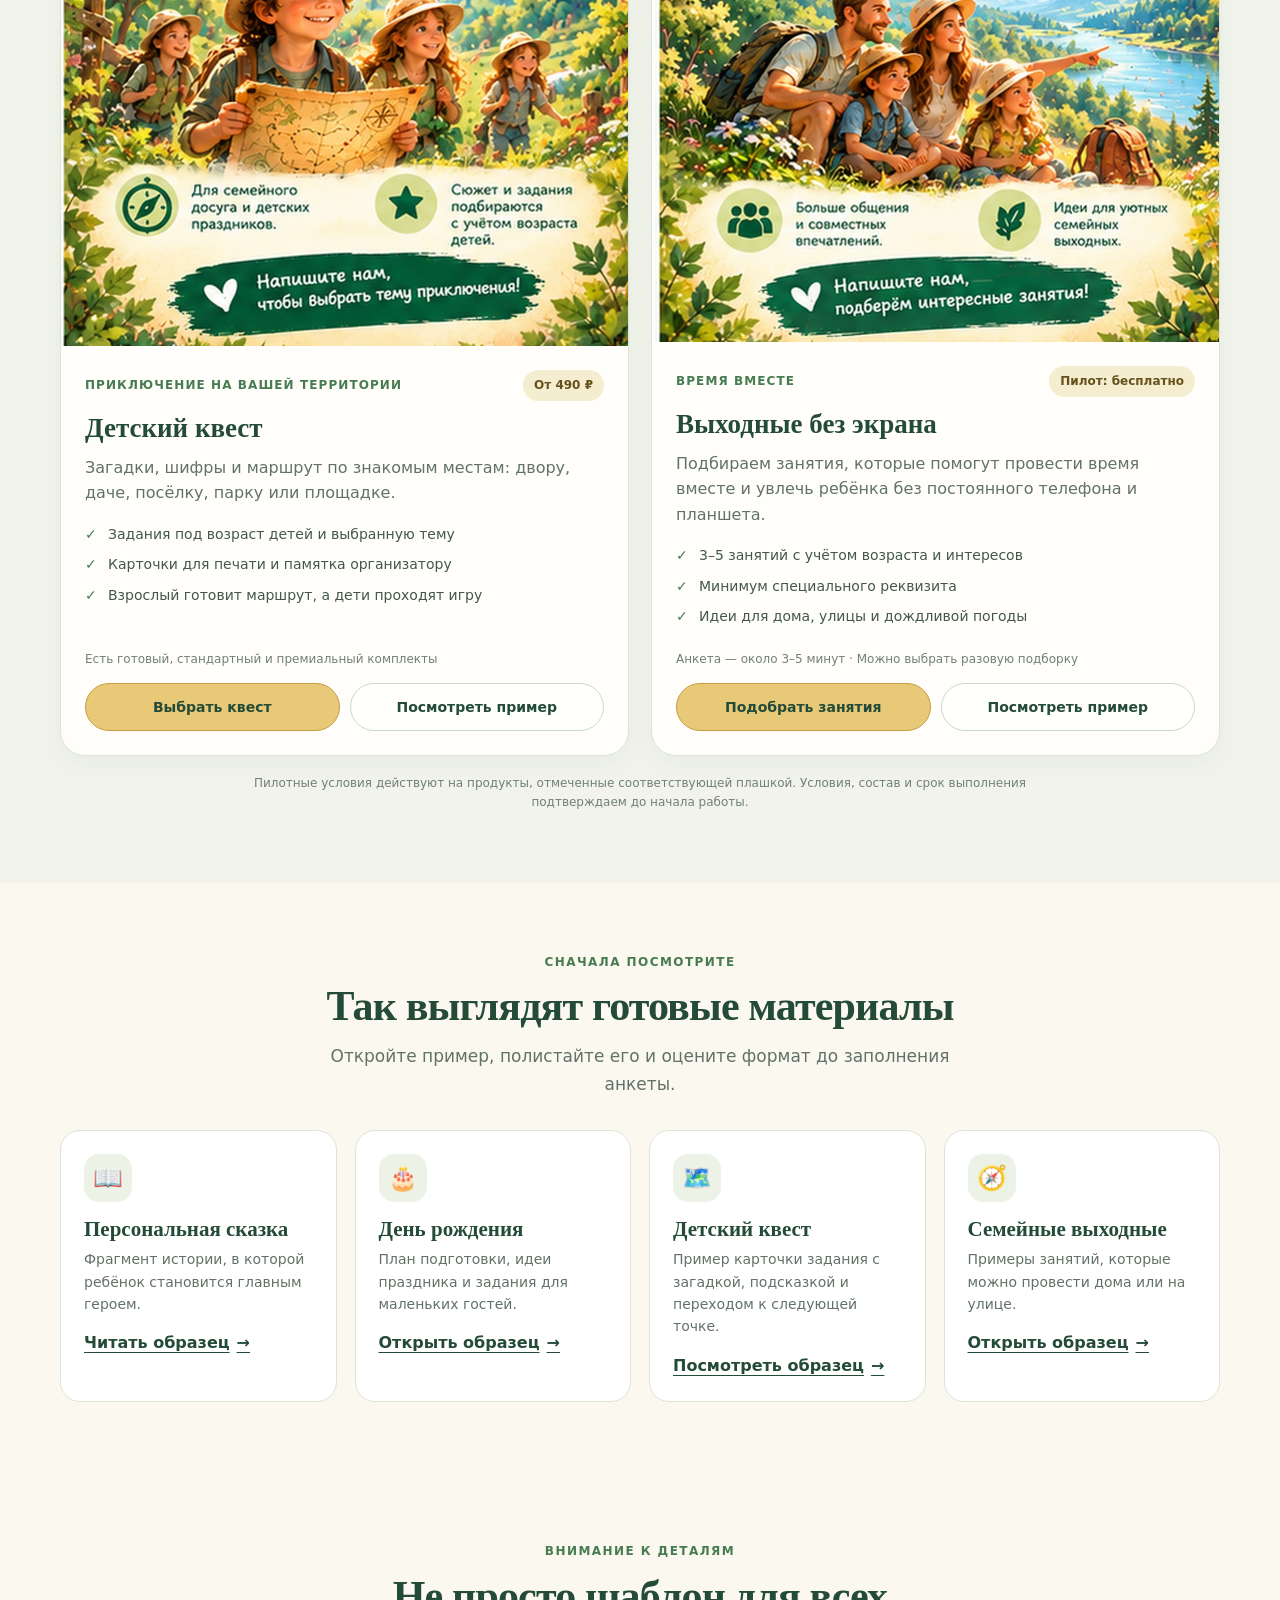
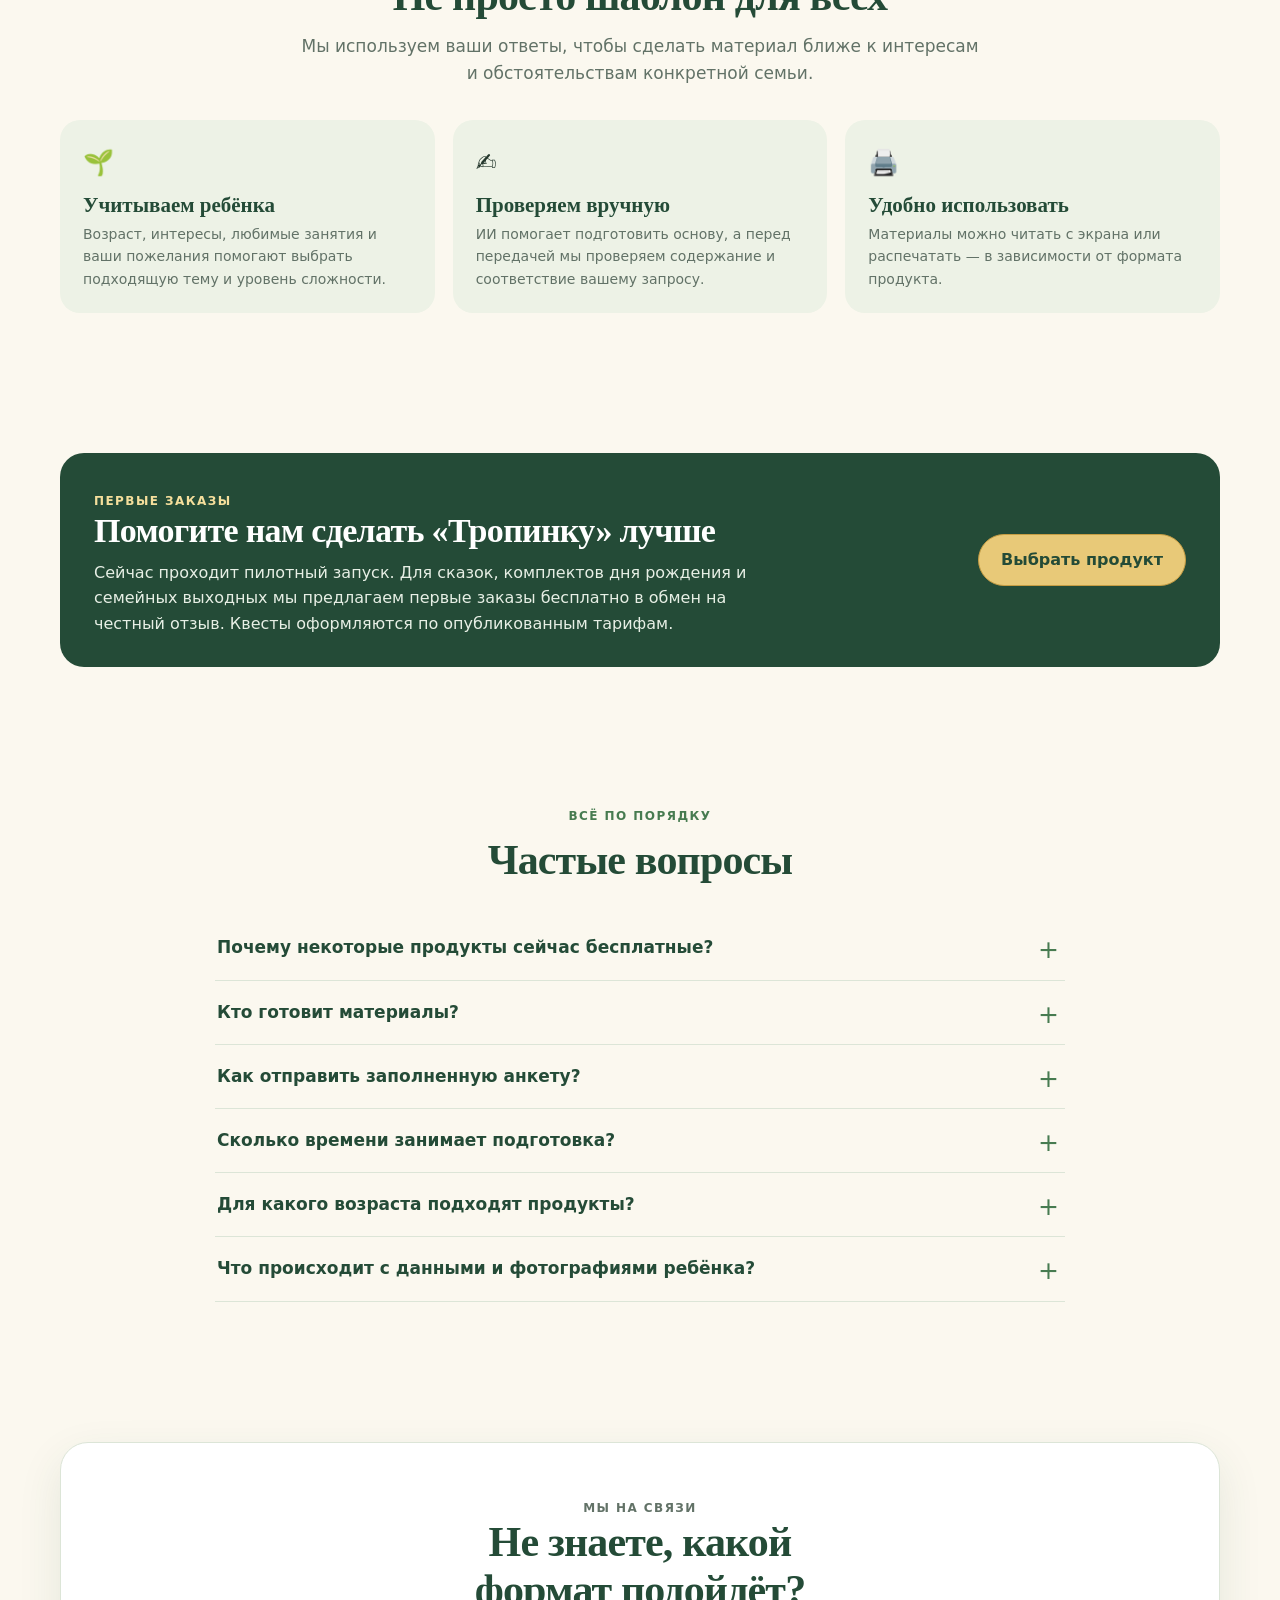
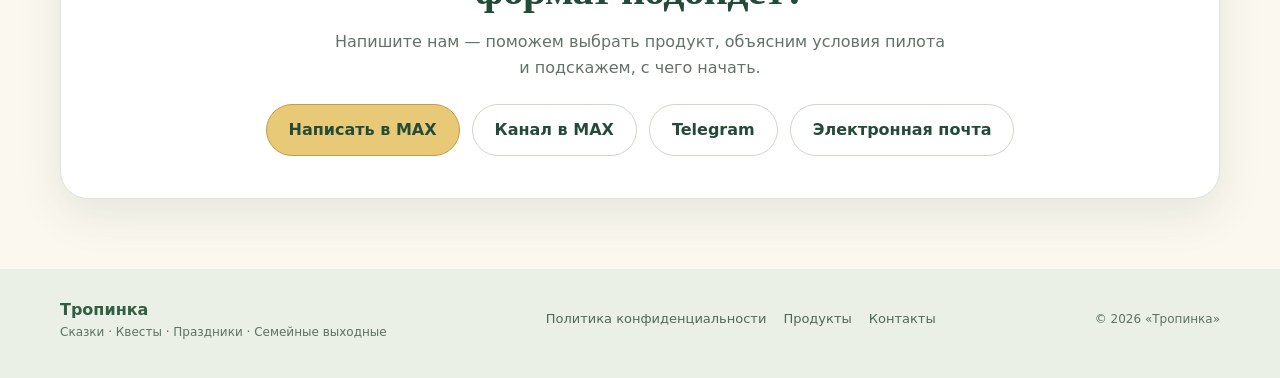
==== commit 81427e27: "Refresh site asset versions for the card, cloud and music fixes" ====
--- a/index.html
+++ b/index.html
@@ -193,7 +193,7 @@
     "description":"Персональные сказки, детские квесты, комплекты для праздников и идеи семейных выходных."
   }
   </script>
-  <link rel="stylesheet" href="assets/tropinka-clouds.css">
+  <link rel="stylesheet" href="assets/tropinka-clouds.css?v=20261104-3">
 </head>
 <body>
   <a class="skip-link" href="#main">Перейти к содержанию</a>
@@ -474,6 +474,6 @@
       if(year){year.textContent=String(new Date().getFullYear());}
     })();
   </script>
-  <script src="assets/tropinka-ambience.js"></script>
+  <script src="assets/tropinka-ambience.js?v=20261104-3"></script>
 </body>
 </html>
--- a/assets/tropinka-clouds.css
+++ b/assets/tropinka-clouds.css
@@ -0,0 +1,111 @@
+/* Minimal animated clouds retained over the original Tropinka design. */
+.tp-cloud-scene{isolation:isolate}
+.tp-cloud{
+  position:absolute;z-index:1;display:block;pointer-events:none;
+  width:190px;height:62px;border-radius:999px;opacity:.48;
+  background:
+    radial-gradient(ellipse 27% 42% at 25% 65%,rgba(255,255,255,.92) 98%,transparent 100%),
+    radial-gradient(ellipse 32% 56% at 48% 43%,rgba(255,255,255,.92) 98%,transparent 100%),
+    radial-gradient(ellipse 25% 43% at 72% 65%,rgba(255,255,255,.92) 98%,transparent 100%);
+  filter:drop-shadow(0 5px 10px rgba(255,255,255,.08));
+  animation:tp-cloud-drift 38s ease-in-out infinite alternate;
+}
+.tp-cloud-one{top:30px;left:8%}
+.tp-cloud-two{right:12%;bottom:42px;width:145px;height:48px;opacity:.32;animation-duration:51s;animation-direction:alternate-reverse}
+.hero-copy{position:relative;z-index:2}
+.hero-art{z-index:0}
+@keyframes tp-cloud-drift{
+  from{transform:translate3d(-14px,0,0)}
+  to{transform:translate3d(34px,9px,0)}
+}
+@media(max-width:760px){
+  .tp-cloud-one{top:18px;left:5%;transform:scale(.76);transform-origin:left top}
+  .tp-cloud-two{right:4%;bottom:20px;transform:scale(.68);transform-origin:right bottom}
+}
+@media(prefers-reduced-motion:reduce){
+  .tp-cloud{animation:none}
+}
+
+/* Four product illustrations: show each complete poster without cutting off
+   lettering that is part of the image itself. Let the image keep its ratio. */
+.product-image{
+  height:auto!important;
+  min-height:0!important;
+  aspect-ratio:auto!important;
+  padding:0!important;
+  display:block!important;
+  overflow:hidden!important;
+  background:#f7f5ec!important;
+}
+.product-image img{
+  display:block!important;
+  width:100%!important;
+  height:auto!important;
+  max-height:none!important;
+  object-fit:contain!important;
+  object-position:center center!important;
+}
+
+/* A clearly visible, accessible music control. */
+.tp-music-toggle{
+  position:fixed!important;
+  right:22px!important;
+  bottom:22px!important;
+  z-index:9999!important;
+  display:inline-flex!important;
+  align-items:center!important;
+  justify-content:center!important;
+  gap:9px!important;
+  min-height:54px!important;
+  padding:14px 22px!important;
+  border:2px solid #d7b65d!important;
+  border-radius:999px!important;
+  background:linear-gradient(135deg,#ffe69a 0%,#f2cf70 100%)!important;
+  color:#244b37!important;
+  box-shadow:0 8px 26px rgba(25,57,39,.25),0 0 0 5px rgba(255,255,255,.48)!important;
+  font:800 15px/1.2 Nunito,"Trebuchet MS",system-ui,sans-serif!important;
+  cursor:pointer!important;
+  transition:transform .2s ease,box-shadow .2s ease,filter .2s ease!important;
+  animation:tp-music-attention 3.8s ease-in-out infinite!important;
+}
+.tp-music-toggle::before{
+  content:"♫";
+  display:inline-grid;
+  place-items:center;
+  width:25px;
+  height:25px;
+  border-radius:50%;
+  background:rgba(255,255,255,.58);
+  font-size:17px;
+  line-height:1;
+}
+.tp-music-toggle:hover{
+  transform:translateY(-3px)!important;
+  filter:brightness(1.035)!important;
+  box-shadow:0 12px 30px rgba(25,57,39,.28),0 0 0 6px rgba(255,255,255,.56)!important;
+}
+.tp-music-toggle:focus-visible{
+  outline:3px solid #244b37!important;
+  outline-offset:4px!important;
+}
+.tp-music-toggle[aria-pressed="true"]{
+  background:linear-gradient(135deg,#e6efd9 0%,#cbdcba 100%)!important;
+  border-color:#8aa27d!important;
+  animation:none!important;
+}
+@keyframes tp-music-attention{
+  0%,82%,100%{box-shadow:0 8px 26px rgba(25,57,39,.25),0 0 0 5px rgba(255,255,255,.48)}
+  90%{box-shadow:0 8px 26px rgba(25,57,39,.25),0 0 0 9px rgba(255,255,255,.2)}
+}
+@media(max-width:640px){
+  .tp-music-toggle{
+    right:12px!important;
+    bottom:calc(14px + env(safe-area-inset-bottom))!important;
+    min-height:49px!important;
+    padding:12px 16px!important;
+    font-size:13px!important;
+  }
+}
+@media(prefers-reduced-motion:reduce){
+  .tp-cloud,.tp-music-toggle{animation:none!important;transition:none!important}
+}
